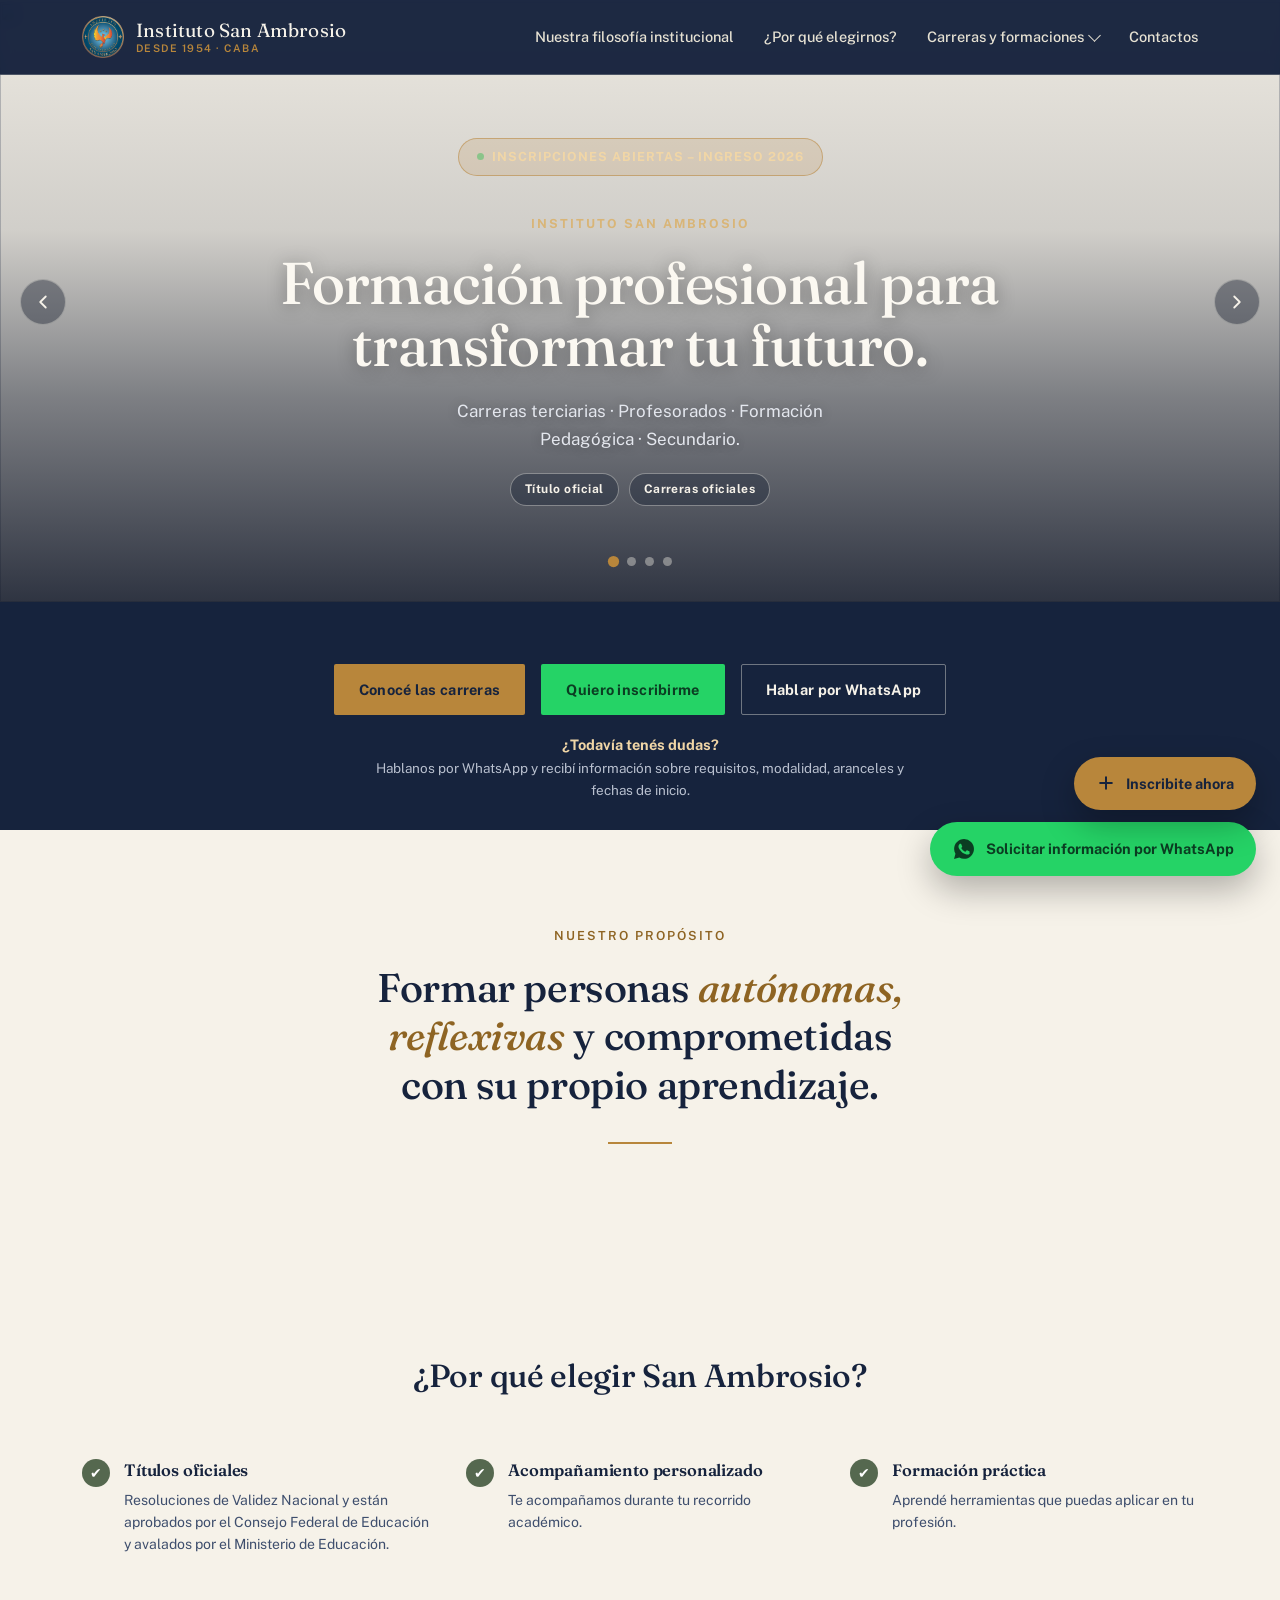
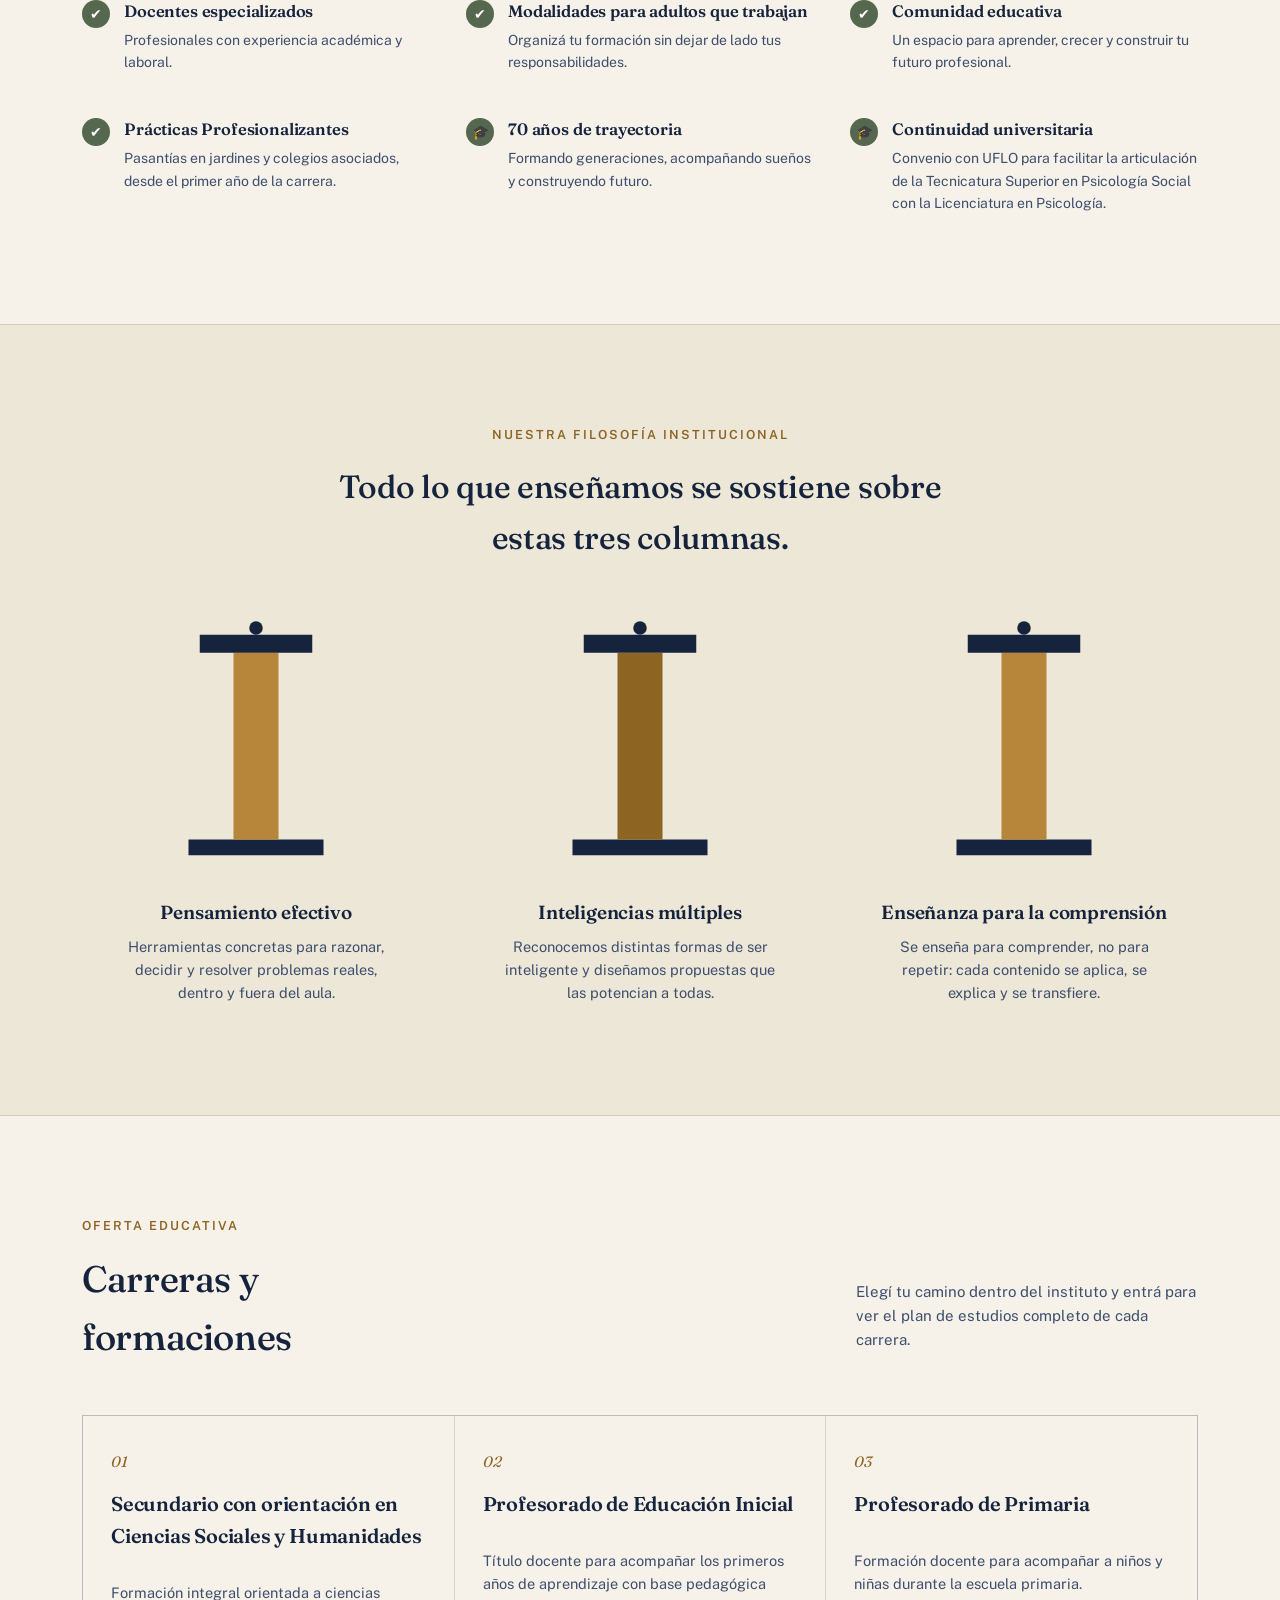
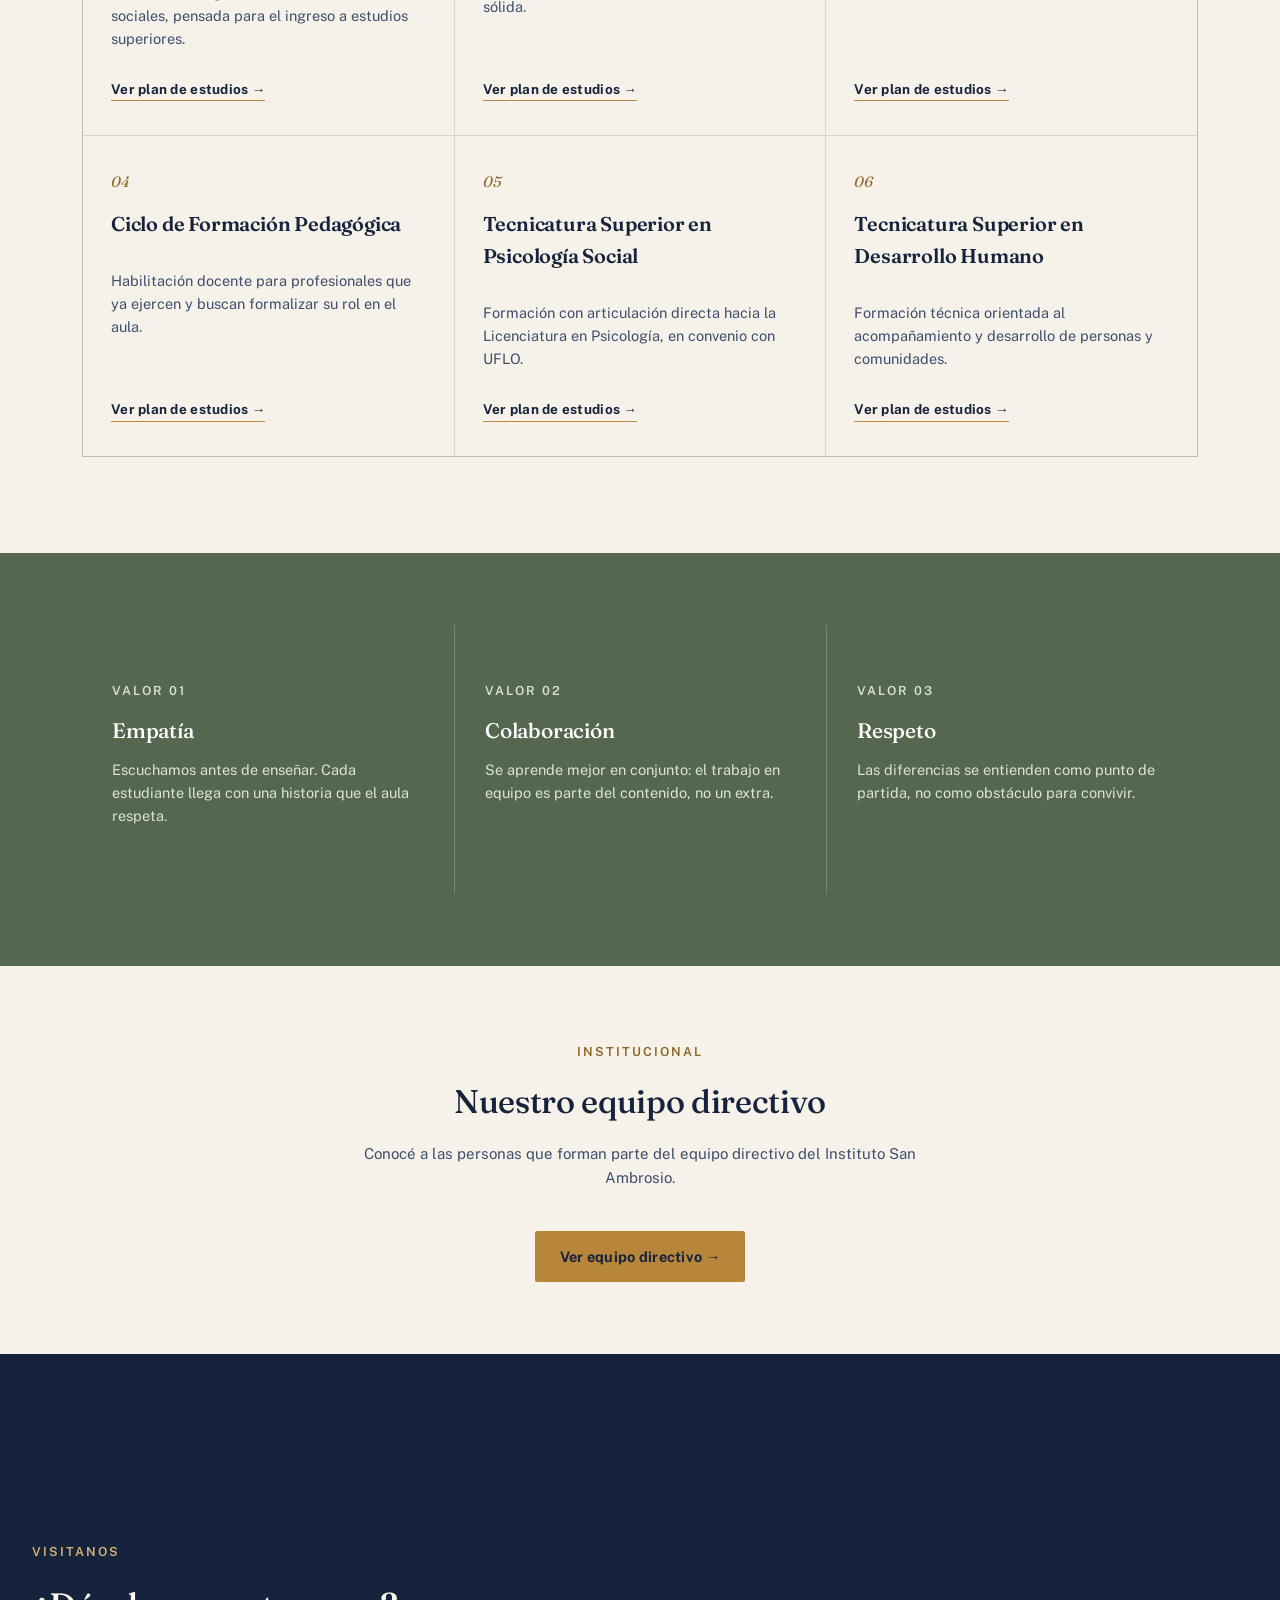
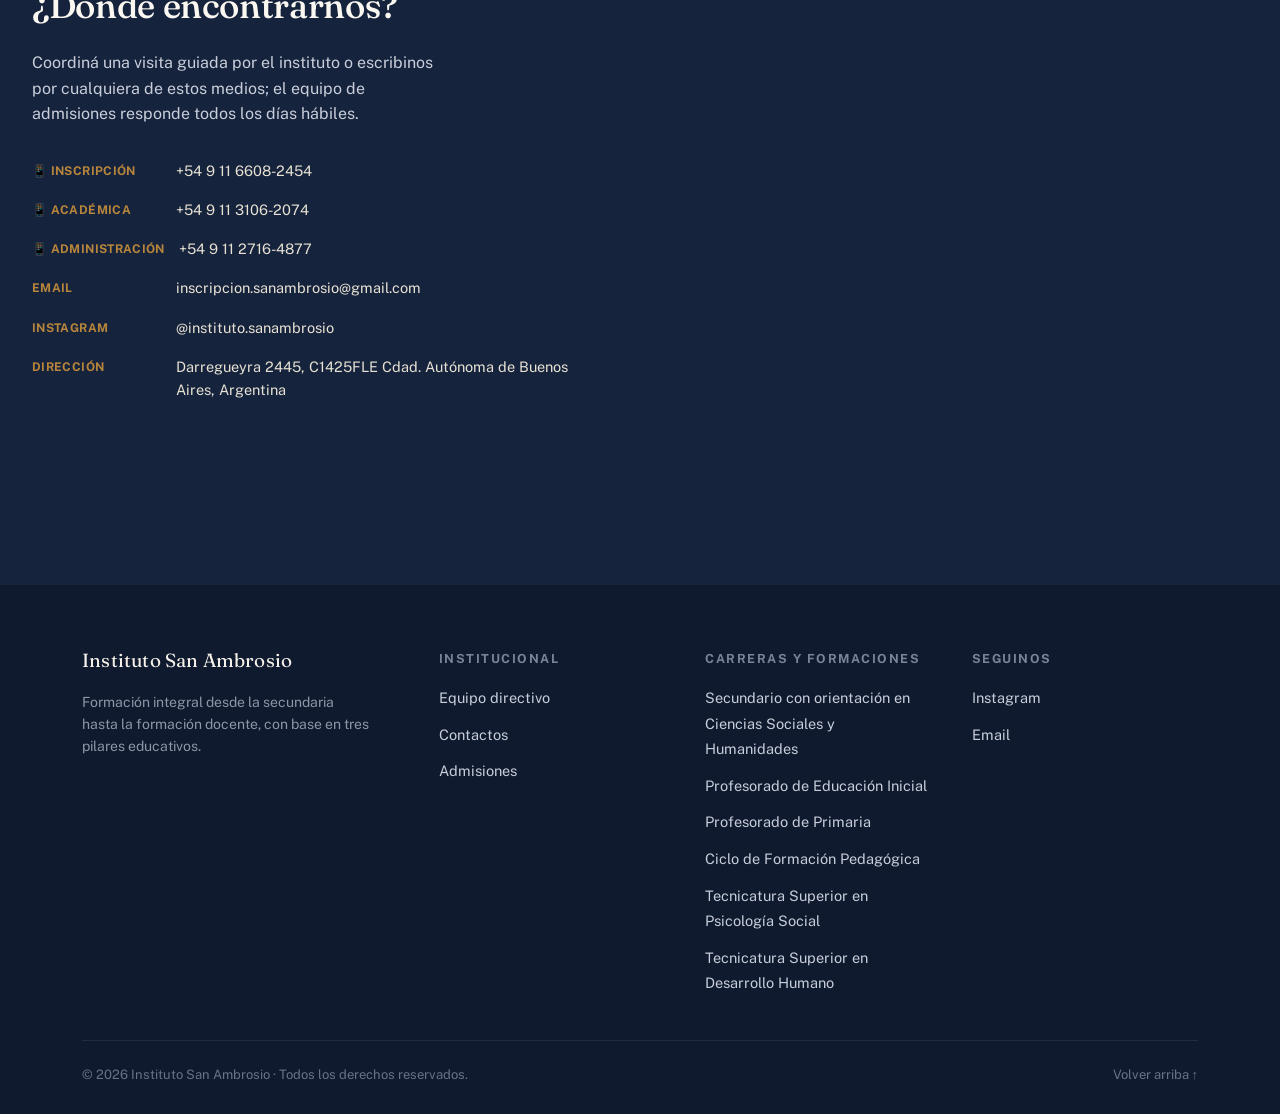
==== index.html @ 06acfa41 "Update index.html" ====
<!DOCTYPE html>
<html lang="es">
<head>
<link rel="icon" type="image/png" href="logo.png"><meta charset="UTF-8">
<meta name="viewport" content="width=device-width, initial-scale=1.0">
<title>Instituto San Ambrosio — Formación integral desde 1954</title>
<meta name="description" content="Instituto San Ambrosio: educación secundaria, profesorados y tecnicaturas basados en el pensamiento efectivo, las inteligencias múltiples y la enseñanza para la comprensión.">
<link rel="preconnect" href="https://fonts.googleapis.com">
<link rel="preconnect" href="https://fonts.gstatic.com" crossorigin>
<link href="https://fonts.googleapis.com/css2?family=Fraunces:ital,opsz,wght@0,9..144,400;0,9..144,500;0,9..144,600;1,9..144,500&family=Public+Sans:ital,wght@0,400;0,500;0,600;0,700;1,400&display=swap" rel="stylesheet">
<link rel="stylesheet" href="styles.css">
</head>
<body>
<a href="#contenido" class="skip-link">Saltar al contenido</a>

<header>
  <div class="nav-row">
    <a href="#top" class="brand" aria-label="Instituto San Ambrosio - inicio">
      <img class="brand-mark" src="logo.png" alt="Escudo Instituto San Ambrosio">
      <span class="brand-name">Instituto San Ambrosio<small>DESDE 1954 · CABA</small></span>
    </a>
    <nav class="primary" aria-label="Navegación principal">
      <a href="#pilares">Nuestra filosofía institucional</a>
      <a href="#porque-elegirnos">¿Por qué elegirnos?</a>
      <div class="nav-item">
        <a href="#niveles">Carreras y formaciones <span class="chev" aria-hidden="true"></span></a>
        <div class="nav-dropdown">
          <a href="tecnicatura-desarrollo-humano.html">Tecnicatura Superior en Desarrollo Humano <span class="arr">&rarr;</span></a>
          <a href="psicologia-social.html">Tecnicatura Superior en Psicología Social <span class="arr">&rarr;</span></a>
          <a href="tramo-pedagogico.html">Ciclo de Formación Pedagógica <span class="arr">&rarr;</span></a>
          <a href="profesorado-primario.html">Profesorado de Primaria <span class="arr">&rarr;</span></a>
          <a href="profesorado.html">Profesorado de Educación Inicial <span class="arr">&rarr;</span></a>
          <a href="secundaria.html">Secundario con orientación en Ciencias Sociales y Humanidades <span class="arr">&rarr;</span></a>
        </div>
      </div>
      <a href="#contacto">Contactos</a>
    </nav>
  </div>
</header>

<main id="contenido">

  <!-- HERO -->
  <section class="hero" id="top">
    <div class="hero-carousel" id="heroCarousel">
      <div class="hero-slide is-active">
        <img src="fachada-hero.jpg" alt="" loading="eager">
        <div class="hero-scrim"></div>
        <div class="hero-slide-copy">
          <span class="hero-pill">Inscripciones abiertas – Ingreso 2026</span>
          <span class="hero-overline">Instituto San Ambrosio</span>
          <h1>Formación profesional para transformar tu futuro.</h1>
          <p class="lede">Carreras terciarias · Profesorados · Formación Pedagógica · Secundario.</p>
          <div class="hero-badges">
            <span class="hero-badge">Título oficial</span>
            <span class="hero-badge">Carreras oficiales</span>
          </div>
        </div>
      </div>
      <div class="hero-slide">
        <img src="secundaria-hero.jpg" alt="" loading="lazy">
        <div class="hero-scrim"></div>
        <div class="hero-slide-copy">
          <p class="hero-slide-title">Educación de Calidad</p>
          <p class="lede">La importancia de aprender enseñando.</p>
        </div>
      </div>
      <div class="hero-slide">
        <img src="profesorado-hero.jpg" alt="" loading="lazy">
        <div class="hero-scrim"></div>
        <div class="hero-slide-copy">
          <p class="hero-slide-title">Formación Docente</p>
          <p class="lede">Formamos educadores para transformar realidades.</p>
        </div>
      </div>
      <div class="hero-slide">
        <img src="tecnicatura-hero.jpg" alt="" loading="lazy">
        <div class="hero-scrim"></div>
        <div class="hero-slide-copy">
          <p class="hero-slide-title">Formación Técnica</p>
          <p class="lede">Práctica desde el primer año, con salida laboral rápida.</p>
        </div>
      </div>

      <button class="hero-arrow hero-arrow-prev" id="heroPrev" aria-label="Foto anterior">
        <svg viewBox="0 0 24 24" fill="none" xmlns="http://www.w3.org/2000/svg"><path d="M15 6l-6 6 6 6" stroke="currentColor" stroke-width="2" stroke-linecap="round" stroke-linejoin="round"/></svg>
      </button>
      <button class="hero-arrow hero-arrow-next" id="heroNext" aria-label="Foto siguiente">
        <svg viewBox="0 0 24 24" fill="none" xmlns="http://www.w3.org/2000/svg"><path d="M9 6l6 6-6 6" stroke="currentColor" stroke-width="2" stroke-linecap="round" stroke-linejoin="round"/></svg>
      </button>

      <div class="hero-dots" id="heroDots">
        <button class="hero-dot is-active" data-slide="0" aria-label="Ir a la diapositiva 1"></button>
        <button class="hero-dot" data-slide="1" aria-label="Ir a la diapositiva 2"></button>
        <button class="hero-dot" data-slide="2" aria-label="Ir a la diapositiva 3"></button>
        <button class="hero-dot" data-slide="3" aria-label="Ir a la diapositiva 4"></button>
      </div>
    </div>

    <div class="hero-actions-bar">
      <div class="wrap hero-actions hero-actions-triple">
        <a href="#niveles" class="btn btn-solid">Conocé las carreras</a>
        <a href="https://forms.gle/btFGAQn3usRTrAHB6" target="_blank" rel="noopener" class="btn btn-inscribite">Quiero inscribirme</a>
        <a href="https://wa.me/5491148990577?text=Hola%2C%20quiero%20informaci%C3%B3n%20sobre%20el%20Instituto%20San%20Ambrosio" target="_blank" rel="noopener" class="btn btn-ghost">Hablar por WhatsApp</a>
      </div>
      <p class="hero-doubt">
        <strong>¿Todavía tenés dudas?</strong>
        Hablanos por WhatsApp y recibí información sobre requisitos, modalidad, aranceles y fechas de inicio.
      </p>
    </div>
  </section>

  <!-- MISSION -->
  <section class="mission">
    <div class="wrap">
      <span class="eyebrow">Nuestro propósito</span>
      <h2>Formar personas <span class="accent">autónomas, reflexivas</span> y comprometidas con su propio aprendizaje.</h2>
      <div class="mission-rule"></div>
    </div>
  </section>

  <!-- WHY CHOOSE US -->
  <section class="why-us" id="porque-elegirnos">
    <div class="wrap">
      <div class="pillars-head">
        <h2>¿Por qué elegir San Ambrosio?</h2>
      </div>
      <div class="why-grid">
        <div class="why-item">
          <span class="why-check" aria-hidden="true">✔</span>
          <div>
            <h3>Títulos oficiales</h3>
            <p>Resoluciones de Validez Nacional y están aprobados por el Consejo Federal de Educación y avalados por el Ministerio de Educación.</p>
          </div>
        </div>
        <div class="why-item">
          <span class="why-check" aria-hidden="true">✔</span>
          <div>
            <h3>Acompañamiento personalizado</h3>
            <p>Te acompañamos durante tu recorrido académico.</p>
          </div>
        </div>
        <div class="why-item">
          <span class="why-check" aria-hidden="true">✔</span>
          <div>
            <h3>Formación práctica</h3>
            <p>Aprendé herramientas que puedas aplicar en tu profesión.</p>
          </div>
        </div>
        <div class="why-item">
          <span class="why-check" aria-hidden="true">✔</span>
          <div>
            <h3>Docentes especializados</h3>
            <p>Profesionales con experiencia académica y laboral.</p>
          </div>
        </div>
        <div class="why-item">
          <span class="why-check" aria-hidden="true">✔</span>
          <div>
            <h3>Modalidades para adultos que trabajan</h3>
            <p>Organizá tu formación sin dejar de lado tus responsabilidades.</p>
          </div>
        </div>
        <div class="why-item">
          <span class="why-check" aria-hidden="true">✔</span>
          <div>
            <h3>Comunidad educativa</h3>
            <p>Un espacio para aprender, crecer y construir tu futuro profesional.</p>
          </div>
        </div>
        <div class="why-item">
          <span class="why-check" aria-hidden="true">✔</span>
          <div>
            <h3>Prácticas Profesionalizantes</h3>
            <p>Pasantías en jardines y colegios asociados, desde el primer año de la carrera.</p>
          </div>
        </div>
        <div class="why-item">
          <span class="why-check" aria-hidden="true">🎓</span>
          <div>
            <h3>70 años de trayectoria</h3>
            <p>Formando generaciones, acompañando sueños y construyendo futuro.</p>
          </div>
        </div>
        <div class="why-item">
          <span class="why-check" aria-hidden="true">🎓</span>
          <div>
            <h3>Continuidad universitaria</h3>
            <p>Convenio con UFLO para facilitar la articulación de la Tecnicatura Superior en Psicología Social con la Licenciatura en Psicología.</p>
          </div>
        </div>
      </div>
    </div>
  </section>

  <!-- PILLARS / PHILOSOPHY -->
  <section class="pillars" id="pilares">
    <div class="wrap">
      <div class="pillars-head">
        <span class="eyebrow">Nuestra filosofía institucional</span>
        <h2>Todo lo que enseñamos se sostiene sobre estas tres columnas.</h2>
      </div>
      <div class="colonnade">
        <div class="colonnade-item">
          <svg viewBox="0 0 160 220" xmlns="http://www.w3.org/2000/svg" aria-hidden="true">
            <rect x="20" y="196" width="120" height="14" fill="#16233D"/>
            <rect x="60" y="30" width="40" height="166" fill="#B8863B"/>
            <rect x="30" y="14" width="100" height="16" fill="#16233D"/>
            <circle cx="80" cy="8" r="6" fill="#16233D"/>
          </svg>
          <h3>Pensamiento efectivo</h3>
          <p>Herramientas concretas para razonar, decidir y resolver problemas reales, dentro y fuera del aula.</p>
        </div>
        <div class="colonnade-item">
          <svg viewBox="0 0 160 220" xmlns="http://www.w3.org/2000/svg" aria-hidden="true">
            <rect x="20" y="196" width="120" height="14" fill="#16233D"/>
            <rect x="60" y="30" width="40" height="166" fill="#8E6423"/>
            <rect x="30" y="14" width="100" height="16" fill="#16233D"/>
            <circle cx="80" cy="8" r="6" fill="#16233D"/>
          </svg>
          <h3>Inteligencias múltiples</h3>
          <p>Reconocemos distintas formas de ser inteligente y diseñamos propuestas que las potencian a todas.</p>
        </div>
        <div class="colonnade-item">
          <svg viewBox="0 0 160 220" xmlns="http://www.w3.org/2000/svg" aria-hidden="true">
            <rect x="20" y="196" width="120" height="14" fill="#16233D"/>
            <rect x="60" y="30" width="40" height="166" fill="#B8863B"/>
            <rect x="30" y="14" width="100" height="16" fill="#16233D"/>
            <circle cx="80" cy="8" r="6" fill="#16233D"/>
          </svg>
          <h3>Enseñanza para la comprensión</h3>
          <p>Se enseña para comprender, no para repetir: cada contenido se aplica, se explica y se transfiere.</p>
        </div>
      </div>
    </div>
  </section>

  <!-- CARRERAS Y FORMACIONES -->
  <section id="niveles">
    <div class="wrap">
      <div class="programs-head">
        <div>
          <span class="eyebrow">Oferta educativa</span>
          <h2>Carreras y formaciones</h2>
        </div>
        <p>Elegí tu camino dentro del instituto y entrá para ver el plan de estudios completo de cada carrera.</p>
      </div>
      <div class="program-grid">
        <a class="program-card" href="secundaria.html">
          <span class="program-num">01</span>
          <h3>Secundario con orientación en Ciencias Sociales y Humanidades</h3>
          <p>Formación integral orientada a ciencias sociales, pensada para el ingreso a estudios superiores.</p>
          <span class="go">Ver plan de estudios →</span>
        </a>
        <a class="program-card" href="profesorado.html">
          <span class="program-num">02</span>
          <h3>Profesorado de Educación Inicial</h3>
          <p>Título docente para acompañar los primeros años de aprendizaje con base pedagógica sólida.</p>
          <span class="go">Ver plan de estudios →</span>
        </a>
        <a class="program-card" href="profesorado-primario.html">
          <span class="program-num">03</span>
          <h3>Profesorado de Primaria</h3>
          <p>Formación docente para acompañar a niños y niñas durante la escuela primaria.</p>
          <span class="go">Ver plan de estudios →</span>
        </a>
        <a class="program-card" href="tramo-pedagogico.html">
          <span class="program-num">04</span>
          <h3>Ciclo de Formación Pedagógica</h3>
          <p>Habilitación docente para profesionales que ya ejercen y buscan formalizar su rol en el aula.</p>
          <span class="go">Ver plan de estudios →</span>
        </a>
        <a class="program-card" href="psicologia-social.html">
          <span class="program-num">05</span>
          <h3>Tecnicatura Superior en Psicología Social</h3>
          <p>Formación con articulación directa hacia la Licenciatura en Psicología, en convenio con UFLO.</p>
          <span class="go">Ver plan de estudios →</span>
        </a>
        <a class="program-card" href="tecnicatura-desarrollo-humano.html">
          <span class="program-num">06</span>
          <h3>Tecnicatura Superior en Desarrollo Humano</h3>
          <p>Formación técnica orientada al acompañamiento y desarrollo de personas y comunidades.</p>
          <span class="go">Ver plan de estudios →</span>
        </a>
      </div>
    </div>
  </section>

  <!-- VALUES -->
  <section class="values section-tight">
    <div class="wrap">
      <div class="value-item">
        <span class="eyebrow on-sage">Valor 01</span>
        <h3>Empatía</h3>
        <p>Escuchamos antes de enseñar. Cada estudiante llega con una historia que el aula respeta.</p>
      </div>
      <div class="value-item">
        <span class="eyebrow on-sage">Valor 02</span>
        <h3>Colaboración</h3>
        <p>Se aprende mejor en conjunto: el trabajo en equipo es parte del contenido, no un extra.</p>
      </div>
      <div class="value-item">
        <span class="eyebrow on-sage">Valor 03</span>
        <h3>Respeto</h3>
        <p>Las diferencias se entienden como punto de partida, no como obstáculo para convivir.</p>
      </div>
    </div>
  </section>



  <!-- EQUIPO DIRECTIVO -->
  <section class="section-tight" id="staff">
    <div class="wrap">
      <div class="team-directivo-preview">
        <span class="eyebrow">Institucional</span>
        <h2>Nuestro equipo directivo</h2>
        <p>Conocé a las personas que forman parte del equipo directivo del Instituto San Ambrosio.</p>
        <a href="equipo.html" class="btn btn-solid">Ver equipo directivo →</a>
      </div>
    </div>
  </section>

  <!-- LOCATION / CONTACT -->
  <section class="location" id="contacto">
    <div class="location-grid">
      <div class="location-copy wrap" style="padding-left:32px;">
        <span class="eyebrow on-dark">Visitanos</span>
        <h2>¿Dónde encontrarnos?</h2>
        <p>Coordiná una visita guiada por el instituto o escribinos por cualquiera de estos medios; el equipo de admisiones responde todos los días hábiles.</p>
        <div class="contact-list">
  <div><span class="label">📱 Inscripción</span> <a href="https://wa.me/5491166082454" target="_blank" rel="noopener">+54 9 11 6608-2454</a></div>
  <div><span class="label">📱 Académica</span> <a href="https://wa.me/5491131062074" target="_blank" rel="noopener">+54 9 11 3106-2074</a></div>
  <div><span class="label">📱 Administración</span> <a href="https://wa.me/5491127164877" target="_blank" rel="noopener">+54 9 11 2716-4877</a></div>
  <div><span class="label">Email</span> <a href="mailto:inscripcion.sanambrosio@gmail.com">inscripcion.sanambrosio@gmail.com</a></div>
  <div><span class="label">Instagram</span> <a href="https://www.instagram.com/instituto.sanambrosio/" target="_blank" rel="noopener">@instituto.sanambrosio</a></div>
  <div><span class="label">Dirección</span> <a href="https://www.google.com/maps/search/?api=1&query=Darregueyra+2445+CABA" target="_blank" rel="noopener">Darregueyra 2445, C1425FLE Cdad. Autónoma de Buenos Aires, Argentina</a></div>
</div>
      </div>
      <iframe class="map-frame" loading="lazy" referrerpolicy="no-referrer-when-downgrade"
        src="https://www.google.com/maps/embed?pb=!1m18!1m12!1m3!1d3284.93222793666!2d-58.42666192444194!3d-34.580581356276454!2m3!1f0!2f0!3f0!3m2!1i1024!2i768!4f13.1!3m3!1m2!1s0x95bcb584b98b606f%3A0xb34013de3fb4e925!2sInstituto%20San%20Ambrosio!5e0!3m2!1ses!2sar!4v1725484526408!5m2!1ses!2sar"
        title="Ubicación de Instituto San Ambrosio en el mapa"></iframe>
    </div>
  </section>

</main>

<footer>
  <div class="wrap">
    <div class="footer-grid">
      <div class="footer-brand">
        <span class="brand-name">Instituto San Ambrosio</span>
        <p>Formación integral desde la secundaria hasta la formación docente, con base en tres pilares educativos.</p>
      </div>
      <div>
        <h4>Institucional</h4>
        <ul>
          <li><a href="equipo.html">Equipo directivo</a></li>
          <li><a href="#contacto">Contactos</a></li>
          <li><a href="#contacto">Admisiones</a></li>
        </ul>
      </div>
      <div>
        <h4>Carreras y formaciones</h4>
        <ul>
          <li><a href="secundaria.html">Secundario con orientación en Ciencias Sociales y Humanidades</a></li>
          <li><a href="profesorado.html">Profesorado de Educación Inicial</a></li>
          <li><a href="profesorado-primario.html">Profesorado de Primaria</a></li>
          <li><a href="tramo-pedagogico.html">Ciclo de Formación Pedagógica</a></li>
          <li><a href="psicologia-social.html">Tecnicatura Superior en Psicología Social</a></li>
          <li><a href="tecnicatura-desarrollo-humano.html">Tecnicatura Superior en Desarrollo Humano</a></li>
        </ul>
      </div>
      <div>
        <h4>Seguinos</h4>
        <ul>
          <li><a href="https://www.instagram.com/instituto.sanambrosio/" target="_blank" rel="noopener">Instagram</a></li>
          <li><a href="mailto:inscripcion.sanambrosio@gmail.com">Email</a></li>
        </ul>
      </div>
    </div>
    <div class="footer-bottom">
      <span>© 2026 Instituto San Ambrosio · Todos los derechos reservados.</span>
      <a href="#top">Volver arriba ↑</a>
    </div>
  </div>
</footer>

<a class="whatsapp-float" href="https://wa.me/5491148990577?text=Hola%2C%20quiero%20informaci%C3%B3n%20sobre%20el%20Instituto%20San%20Ambrosio" target="_blank" rel="noopener" aria-label="Solicitar información por WhatsApp">
  <svg viewBox="0 0 24 24" fill="currentColor" xmlns="http://www.w3.org/2000/svg" aria-hidden="true">
    <path d="M12.04 2C6.58 2 2.13 6.45 2.13 11.91c0 1.75.46 3.46 1.32 4.96L2.05 22l5.25-1.38a9.87 9.87 0 0 0 4.74 1.21h.01c5.46 0 9.91-4.45 9.91-9.91 0-2.65-1.03-5.14-2.9-7.01A9.82 9.82 0 0 0 12.04 2zm5.8 14.16c-.24.68-1.4 1.3-1.93 1.37-.5.08-1.11.11-1.79-.11-.41-.13-.94-.3-1.62-.6-2.86-1.24-4.73-4.13-4.87-4.32-.14-.19-1.16-1.55-1.16-2.95 0-1.41.73-2.1 1-2.39.24-.27.53-.34.71-.34h.51c.16 0 .38-.02.59.46.24.55.8 1.9.87 2.04.07.14.12.31.02.5-.09.19-.14.31-.28.47-.14.16-.29.36-.42.48-.14.14-.29.29-.13.57.16.28.71 1.18 1.53 1.91 1.05.94 1.94 1.24 2.22 1.38.28.14.44.12.6-.07.16-.19.68-.79.87-1.07.19-.28.37-.23.62-.14.26.09 1.62.77 1.9.91.28.14.46.21.53.33.07.12.07.68-.17 1.36z"/>
  </svg>
  <span class="wa-label">Solicitar información por WhatsApp</span>
</a>

<a class="inscribite-float" href="https://forms.gle/btFGAQn3usRTrAHB6" target="_blank" rel="noopener" aria-label="Inscribite ahora">
  <svg viewBox="0 0 24 24" fill="none" xmlns="http://www.w3.org/2000/svg" aria-hidden="true">
    <path d="M12 5v14m-7-7h14" stroke="currentColor" stroke-width="2.4" stroke-linecap="round"/>
  </svg>
  <span class="ins-label">Inscribite ahora</span>
</a>

<script>
(function(){
  var track = document.getElementById('heroCarousel');
  if(!track) return;
  var slides = track.querySelectorAll('.hero-slide');
  var dots = track.querySelectorAll('.hero-dot');
  var prevBtn = document.getElementById('heroPrev');
  var nextBtn = document.getElementById('heroNext');
  var current = 0;
  var timer;

  function goTo(i){
    slides[current].classList.remove('is-active');
    dots[current].classList.remove('is-active');
    current = (i + slides.length) % slides.length;
    slides[current].classList.add('is-active');
    dots[current].classList.add('is-active');
  }

  function next(){ goTo(current + 1); }
  function prev(){ goTo(current - 1); }

  function startAuto(){ timer = setInterval(next, 6500); }
  function stopAuto(){ clearInterval(timer); }

  nextBtn.addEventListener('click', function(){ next(); stopAuto(); startAuto(); });
  prevBtn.addEventListener('click', function(){ prev(); stopAuto(); startAuto(); });
  dots.forEach(function(dot){
    dot.addEventListener('click', function(){
      goTo(parseInt(dot.dataset.slide, 10));
      stopAuto(); startAuto();
    });
  });

  track.addEventListener('mouseenter', stopAuto);
  track.addEventListener('mouseleave', startAuto);

  startAuto();
})();
</script>

</body>
</html>
---- styles.css ----
:root{
    --ink:#16233D;
    --ink-soft:#3E4E6D;
    --paper:#F6F2E9;
    --paper-dim:#EDE7D8;
    --bronze:#B8863B;
    --bronze-deep:#8E6423;
    --sage:#55684F;
    --sage-deep:#3F4C3B;
    --brick:#8B3A2B;
    --line: rgba(22,35,61,0.14);
    --line-light: rgba(246,242,233,0.22);
  }
  *{box-sizing:border-box;}
  html{scroll-behavior:smooth;}
  body{
    margin:0;
    background:var(--paper);
    color:var(--ink);
    font-family:'Public Sans', sans-serif;
    font-size:16px;
    line-height:1.6;
    -webkit-font-smoothing:antialiased;
  }
  h1,h2,h3,h4{
    font-family:'Fraunces', serif;
    font-weight:500;
    margin:0;
    letter-spacing:-0.01em;
  }
  a{color:inherit;text-decoration:none;}
  img{max-width:100%;display:block;}
  .wrap{max-width:1180px;margin:0 auto;padding:0 32px;}
  .eyebrow{
    font-family:'Public Sans',sans-serif;
    font-size:12.5px;
    font-weight:600;
    letter-spacing:0.16em;
    text-transform:uppercase;
    color:var(--bronze-deep);
  }
  .eyebrow.on-dark{color:#D9B577;}
  .eyebrow.on-sage{color:#D9E2CD;}

  /* ---------- Skip link / focus ---------- */
  a:focus-visible, button:focus-visible{
    outline:2px solid var(--bronze);
    outline-offset:3px;
  }
  .skip-link{
    position:absolute; left:-999px; top:auto;
    background:var(--ink); color:#fff; padding:10px 16px; z-index:200;
  }
  .skip-link:focus{ left:16px; top:16px; }

  /* ---------- Header ---------- */
  header{
    position:sticky; top:0; z-index:100;
    background:rgba(22,35,61,0.97);
    backdrop-filter:blur(6px);
    border-bottom:1px solid var(--line-light);
  }
  .nav-row{
    display:flex; align-items:center; justify-content:space-between;
    padding:16px 32px; max-width:1180px; margin:0 auto;
  }
  .brand{
    display:flex; align-items:center; gap:12px;
    color:#F6F2E9;
  }
  .brand-mark{
    width:42px;height:42px;flex:none;
    object-fit:contain;
  }
  .brand-name{
    font-family:'Fraunces', serif;
    font-size:19px;
    letter-spacing:0.01em;
    line-height:1.1;
  }
  .brand-name small{
    display:block;
    font-family:'Public Sans',sans-serif;
    font-size:10.5px;
    letter-spacing:0.14em;
    color:#B8863B;
    font-weight:600;
    margin-top:2px;
  }
  nav.primary{
    display:flex; align-items:center; gap:30px;
  }
  nav.primary a{
    color:#E7E2D3; font-size:14.5px; font-weight:500;
    position:relative; padding:6px 0;
  }
  nav.primary a::after{
    content:"";
    position:absolute; left:0; bottom:0; height:1px; width:0;
    background:var(--bronze);
    transition:width .25s ease;
  }
  nav.primary a:hover::after, nav.primary a:focus-visible::after{width:100%;}
  .nav-cta{
    background:var(--bronze);
    color:var(--ink)!important;
    padding:9px 18px;
    border-radius:2px;
    font-weight:700!important;
    font-size:13.5px!important;
    letter-spacing:0.03em;
  }
  .nav-cta::after{display:none;}
  .nav-toggle{display:none;}

  /* ---------- Hero ---------- */
  .hero{
    position:relative;
    color:var(--paper);
    padding:0;
  }
  .hero-carousel{
    position:relative;
    height:600px;
    overflow:hidden;
    margin-top:-73px;
  }
  .hero-slide{
    position:absolute; inset:0;
    opacity:0; visibility:hidden;
    transition:opacity 1s ease;
    z-index:0;
  }
  .hero-slide.is-active{
    opacity:1; visibility:visible; z-index:1;
  }
  .hero-slide img{
    position:absolute; inset:0;
    width:100%; height:100%;
    object-fit:cover;
    object-position:center 50%;
  }
  .hero-scrim{
    position:absolute; inset:0;
    background:linear-gradient(to top,
      rgba(14,21,38,0.86) 0%,
      rgba(14,21,38,0.52) 34%,
      rgba(14,21,38,0.16) 62%,
      rgba(14,21,38,0.04) 100%);
    z-index:1;
  }
  .hero-pill{
    display:inline-flex; align-items:center; gap:8px;
    background:rgba(184,134,59,0.16);
    border:1px solid rgba(184,134,59,0.55);
    color:#F1D6A6;
    font-size:12.5px; font-weight:700; letter-spacing:0.08em; text-transform:uppercase;
    padding:8px 18px; border-radius:50px;
    margin-bottom:22px;
  }
  .hero-pill::before{
    content:""; width:7px; height:7px; border-radius:50%; background:#8BC48A; flex:none;
  }
  .hero-overline{
    display:block;
    font-size:12.5px; font-weight:700; letter-spacing:0.16em; text-transform:uppercase;
    color:#D9B577;
    margin-top:16px;
  }
  .hero-badges{
    display:flex; gap:10px; justify-content:center; flex-wrap:wrap;
    margin-top:20px;
  }
  .hero-badge{
    display:inline-flex; align-items:center;
    font-size:12px; font-weight:700; letter-spacing:0.04em;
    color:#F6F2E9;
    border:1px solid rgba(246,242,233,0.4);
    padding:6px 14px; border-radius:50px;
    background:rgba(16,26,46,0.35);
  }
  .hero-slide-copy{
    position:absolute;
    left:0; right:0; bottom:96px;
    z-index:2;
    text-align:center;
    padding:0 32px;
  }
  .hero-slide-title{
    font-family:'Fraunces',serif;
    font-weight:500;
    font-size:clamp(1.6rem,3.2vw,2.4rem);
    color:#FBF8F1;
    text-shadow:0 2px 18px rgba(0,0,0,0.35);
  }
  .hero-slide-copy h1{max-width:26ch; margin-left:auto; margin-right:auto;}
  .hero-slide-copy .lede{
    margin-top:14px; margin-left:auto; margin-right:auto;
    text-shadow:0 1px 12px rgba(0,0,0,0.3);
  }
  .hero-arrow{
    position:absolute; top:50%; transform:translateY(-50%);
    z-index:3;
    width:46px; height:46px; border-radius:50%;
    background:rgba(16,23,40,0.4);
    border:1px solid rgba(246,242,233,0.35);
    color:#F6F2E9;
    display:flex; align-items:center; justify-content:center;
    transition:background .18s ease, border-color .18s ease;
  }
  .hero-arrow:hover{background:rgba(16,23,40,0.7); border-color:var(--bronze);}
  .hero-arrow svg{width:22px; height:22px;}
  .hero-arrow-prev{left:20px;}
  .hero-arrow-next{right:20px;}
  .hero-dots{
    position:absolute; left:0; right:0; bottom:36px;
    z-index:3;
    display:flex; align-items:center; justify-content:center; gap:9px;
  }
  .hero-dot{
    width:9px; height:9px; border-radius:50%;
    background:rgba(246,242,233,0.4);
    border:none; padding:0;
    transition:background .2s ease, transform .2s ease;
  }
  .hero-dot.is-active{background:var(--bronze); transform:scale(1.25);}
  .hero-actions-bar{
    background:var(--ink);
    padding:28px 0;
  }
  .hero-actions-bar .hero-actions{
    display:flex; gap:16px; flex-wrap:wrap; justify-content:center;
  }
  .hero-actions-triple{max-width:900px; margin:0 auto;}
  .btn-inscribite{
    background:#25D366; color:#0B3D22;
  }
  .btn-inscribite:hover{background:#2FE178; transform:translateY(-1px);}
  .hero-doubt{
    text-align:center;
    max-width:560px; margin:18px auto 0;
    font-size:13.5px; color:#B9C0CF;
  }
  .hero-doubt strong{color:#F1D6A6; display:block; font-size:14.5px; margin-bottom:2px;}
  @media (max-width:880px){
    .hero-carousel{height:520px;}
    .hero-slide-copy{bottom:76px;}
    .hero-arrow{width:38px; height:38px;}
    .hero-arrow svg{width:18px; height:18px;}
  }
  .hero h1{
    font-size:clamp(2.4rem, 4.6vw, 3.7rem);
    line-height:1.06;
    margin-top:18px;
    color:#FBF8F1;
    text-shadow:0 2px 18px rgba(0,0,0,0.35);
    max-width:20ch;
  }
  .hero h1 em{
    font-style:italic;
    color:var(--bronze);
  }
  .hero p.lede{
    max-width:46ch;
    margin-top:22px;
    color:#E4E7EE;
    font-size:17px;
    text-shadow:0 1px 12px rgba(0,0,0,0.3);
  }
  .hero-actions{
    display:flex; gap:16px; margin-top:34px; flex-wrap:wrap;
  }
  .btn{
    display:inline-flex; align-items:center; gap:8px;
    padding:13px 24px;
    font-size:14.5px; font-weight:700;
    border-radius:2px;
    letter-spacing:0.02em;
    border:1px solid transparent;
    transition:transform .18s ease, background .18s ease, color .18s ease;
  }
  .btn-solid{background:var(--bronze); color:var(--ink);}
  .btn-solid:hover{background:#CC9743; transform:translateY(-1px);}
  .btn-ghost{border-color:rgba(246,242,233,0.4); color:var(--paper);}
  .btn-ghost:hover{border-color:var(--bronze); color:var(--bronze); transform:translateY(-1px);}

  /* ---------- Banner ribbon ---------- */
  .ribbon{
    background:var(--bronze);
    color:var(--ink);
  }
  .ribbon .wrap{
    display:flex; align-items:center; gap:18px; flex-wrap:wrap;
    padding:15px 32px;
  }
  .ribbon strong{font-weight:700;}
  .ribbon-tag{
    background:var(--ink); color:var(--bronze);
    font-size:11px; font-weight:700; letter-spacing:0.1em;
    padding:4px 10px; border-radius:2px; text-transform:uppercase;
    flex:none;
  }
  .ribbon a{
    margin-left:auto; font-weight:700; font-size:14px;
    border-bottom:1px solid var(--ink); flex:none;
  }

  section{padding:96px 0;}
  .section-tight{padding:72px 0;}

  /* ---------- Mission ---------- */
  .mission{
    text-align:center;
  }
  .mission .eyebrow{display:block; margin-bottom:18px;}
  .mission h2{
    font-size:clamp(1.7rem, 3.4vw, 2.5rem);
    max-width:22ch;
    margin:0 auto;
    line-height:1.22;
    font-weight:500;
  }
  .mission h2 .accent{color:var(--bronze-deep); font-style:italic;}
  .mission-rule{
    width:64px; height:2px; background:var(--bronze);
    margin:32px auto 0;
  }

  /* ---------- Pillars (signature colonnade) ---------- */
  .pillars{
    background:var(--paper-dim);
    border-top:1px solid var(--line);
    border-bottom:1px solid var(--line);
  }
  .pillars-head{
    text-align:center; max-width:640px; margin:0 auto 56px;
  }
  .pillars-head h2{font-size:clamp(1.5rem,2.8vw,2rem); margin-top:14px;}

  /* ---------- Why choose us ---------- */
  .why-us{background:var(--paper);}
  .why-grid{
    display:grid; grid-template-columns:repeat(3,1fr); gap:28px 36px;
  }
  .why-item{
    display:flex; gap:14px; align-items:flex-start;
  }
  .why-check{
    flex:none; width:28px; height:28px; border-radius:50%;
    background:var(--sage); color:#fff;
    display:flex; align-items:center; justify-content:center;
    font-size:14px; margin-top:2px;
  }
  .why-item h3{font-size:16.5px; font-weight:600;}
  .why-item p{font-size:14px; color:var(--ink-soft); margin-top:5px;}
  @media (max-width:880px){
    .why-grid{grid-template-columns:1fr; gap:22px;}
  }
  .colonnade{
    display:grid; grid-template-columns:repeat(3, 1fr); gap:36px; align-items:end;
  }
  .colonnade-item{text-align:center;}
  .colonnade-item svg{width:100%; height:auto; max-width:180px; margin:0 auto;}
  .colonnade-item h3{
    font-size:19px; margin-top:22px; font-weight:600;
  }
  .colonnade-item p{
    font-size:14.5px; color:var(--ink-soft); margin-top:8px; max-width:30ch; margin-left:auto; margin-right:auto;
  }

  /* ---------- Programs ---------- */
  .programs-head{
    display:flex; justify-content:space-between; align-items:flex-end; gap:24px; flex-wrap:wrap;
    margin-bottom:48px;
  }
  .programs-head h2{font-size:clamp(1.7rem,3vw,2.3rem); margin-top:12px; max-width:16ch;}
  .programs-head p{max-width:38ch; color:var(--ink-soft); font-size:15px;}
  .program-grid{
    display:grid; grid-template-columns:repeat(3,1fr); gap:1px;
    background:var(--line);
    border:1px solid var(--line);
  }
  .program-grid-2{grid-template-columns:repeat(2,1fr);}
  .program-card{
    background:var(--paper);
    padding:34px 28px;
    display:flex; flex-direction:column; gap:14px;
    min-height:230px;
    transition:background .2s ease;
  }
  .program-card:hover{background:var(--paper-dim);}
  .program-num{
    font-family:'Fraunces',serif; font-style:italic; font-size:15px; color:var(--bronze-deep);
  }
  .program-card h3{font-size:20px; font-weight:600;}
  .program-card p{font-size:14.5px; color:var(--ink-soft); flex:1;}
  .program-card .go{
    font-size:13.5px; font-weight:700; letter-spacing:0.02em;
    display:inline-flex; align-items:center; gap:6px;
    color:var(--ink);
    border-bottom:1px solid var(--bronze);
    width:fit-content;
  }

  /* ---------- Values ribbon ---------- */
  .values{
    background:var(--sage);
    color:#F3F5EE;
  }
  .values .wrap{
    display:grid; grid-template-columns:repeat(3,1fr);
  }
  .value-item{
    padding:52px 30px;
    border-left:1px solid rgba(243,245,238,0.22);
  }
  .value-item:first-child{border-left:none;}
  .value-item h3{
    font-size:21px; margin-top:12px; color:#fff;
  }
  .value-item p{font-size:14.5px; color:#DCE4D2; margin-top:10px;}

  /* ---------- Sport ---------- */
  .sport{
    display:grid; grid-template-columns:1fr 1fr; gap:56px; align-items:center;
  }
  .sport-copy p{color:var(--ink-soft); margin-top:18px; font-size:15.5px;}
  .sport-copy h2{font-size:clamp(1.6rem,2.8vw,2.2rem); margin-top:14px;}
  .sport-art{
    position:relative;
    aspect-ratio:4/3.1;
    background:var(--ink);
    overflow:hidden;
  }
  .sport-art svg{position:absolute; inset:0; width:100%; height:100%;}

  /* ---------- Location / contact ---------- */
  .location{
    background:var(--ink); color:var(--paper);
  }
  .location-grid{
    display:grid; grid-template-columns:1fr 1fr; gap:0;
  }
  .location-copy{padding:88px 56px 88px 0;}
  .location-copy h2{font-size:clamp(1.6rem,2.8vw,2.2rem); margin-top:14px; color:#FBF8F1;}
  .location-copy p{color:#C9CEDA; margin-top:16px; max-width:42ch;}
  .contact-list{margin-top:32px; display:flex; flex-direction:column; gap:16px;}
  .contact-list div{
    display:flex; gap:14px; align-items:flex-start; font-size:14.5px; color:#E7E2D3;
  }
  .contact-list span.label{
    font-weight:700; color:var(--bronze); min-width:130px; letter-spacing:0.03em; font-size:12px; text-transform:uppercase; margin-top:3px; flex:none;
  }
  .map-frame{
    border:none; width:100%; height:100%; min-height:420px; filter:grayscale(0.3) contrast(1.05);
  }

  /* ---------- Footer ---------- */
  footer{
    background:#101A2E; color:#B7BFCF; padding:64px 0 28px;
  }
  .footer-grid{
    display:grid; grid-template-columns:1.4fr 1fr 1fr 1fr; gap:40px;
    padding-bottom:44px; border-bottom:1px solid rgba(255,255,255,0.08);
  }
  .footer-brand .brand-name{color:#F6F2E9;}
  .footer-brand p{margin-top:16px; font-size:14px; max-width:32ch; color:#8D96A8;}
  footer h4{
    font-family:'Public Sans',sans-serif; font-size:12.5px; letter-spacing:0.12em;
    text-transform:uppercase; color:#7A8398; font-weight:700; margin-bottom:16px;
  }
  footer ul{list-style:none; margin:0; padding:0; display:flex; flex-direction:column; gap:11px;}
  footer ul a{font-size:14.5px; color:#C7CDDA;}
  footer ul a:hover{color:var(--bronze);}
  .footer-bottom{
    display:flex; justify-content:space-between; align-items:center; padding-top:24px;
    font-size:13px; color:#69728A; flex-wrap:wrap; gap:12px;
  }
  .footer-bottom a{color:#69728A;}
  .footer-bottom a:hover{color:var(--bronze);}

  @media (max-width: 880px){
    nav.primary{display:none;}
    .colonnade{grid-template-columns:1fr; gap:48px;}
    .program-grid, .program-grid-2{grid-template-columns:1fr;}
    .values .wrap{grid-template-columns:1fr;}
    .value-item{border-left:none; border-top:1px solid rgba(243,245,238,0.22); padding:36px 0;}
    .value-item:first-child{border-top:none;}
    .sport{grid-template-columns:1fr;}
    .location-grid{grid-template-columns:1fr;}
    .location-copy{padding:64px 32px 40px;}
    .footer-grid{grid-template-columns:1fr 1fr; row-gap:32px;}
  }
  /* ---------- Level tiles (hover) ---------- */
  .level-tiles{
    display:grid; grid-template-columns:repeat(3,1fr);
    gap:2px; background:var(--ink);
  }
  .level-tile{
    position:relative; display:block; aspect-ratio:3/4; overflow:hidden;
  }
  .level-tile .scene{
    position:absolute; inset:0; width:100%; height:100%;
    object-fit:cover;
    transition:transform .6s cubic-bezier(.2,.7,.2,1);
  }
  .level-tile:hover .scene, .level-tile:focus-visible .scene{transform:scale(1.07);}
  .level-tile .tint{
    position:absolute; inset:0;
    background:linear-gradient(to top, rgba(22,35,61,0.9), rgba(22,35,61,0.18) 55%);
    transition:background .4s ease;
  }
  .level-tile[data-accent="bronze"]:hover .tint{
    background:linear-gradient(to top, rgba(184,134,59,0.92), rgba(22,35,61,0.3) 60%);
  }
  .level-tile[data-accent="sage"]:hover .tint{
    background:linear-gradient(to top, rgba(85,104,79,0.92), rgba(22,35,61,0.3) 60%);
  }
  .level-tile[data-accent="brick"]:hover .tint{
    background:linear-gradient(to top, rgba(139,58,43,0.92), rgba(22,35,61,0.3) 60%);
  }
  .tile-eyebrow{
    position:absolute; top:26px; left:28px;
    font-size:11px; font-weight:700; letter-spacing:0.14em; text-transform:uppercase;
    color:rgba(255,255,255,0.78);
  }
  .tile-label{
    position:absolute; left:28px; right:24px; bottom:28px;
    display:flex; align-items:center; justify-content:space-between; gap:10px;
  }
  .tile-label h3{color:#fff; font-size:22px; font-weight:600;}
  .tile-arrow{
    width:34px; height:34px; flex:none; border-radius:50%;
    border:1px solid rgba(255,255,255,0.55);
    display:flex; align-items:center; justify-content:center;
    color:#fff; opacity:0; transform:translateX(-8px);
    transition:opacity .3s ease, transform .3s ease;
  }
  .level-tile:hover .tile-arrow, .level-tile:focus-visible .tile-arrow{
    opacity:1; transform:translateX(0);
  }
  @media (max-width:880px){
    .level-tiles{grid-template-columns:1fr;}
    .level-tile{aspect-ratio:16/10;}
  }

  /* ---------- Subpages (nivel detail) ---------- */
  .sub-hero{
    position:relative; background:var(--ink); color:#fff;
    padding:140px 0 84px; overflow:hidden;
  }
  .sub-hero .scene-bg{
    position:absolute; inset:0; width:100%; height:100%; opacity:0.55;
  }
  .sub-hero .scene-bg svg{width:100%; height:100%;}
  .sub-hero .wrap{position:relative;}
  .sub-hero .eyebrow{color:#D9B577; display:block; margin-bottom:14px;}
  .sub-hero h1{font-size:clamp(2.1rem,4vw,3.1rem); max-width:18ch; color:#FBF8F1;}
  .sub-hero p.lede{margin-top:18px; max-width:52ch; color:#D6DAE4; font-size:16.5px;}

  /* ---------- Poster-style sub-hero (real cover image) ---------- */
  .sub-hero-poster{padding-bottom:88px;}
  .poster-layout{
    display:grid; grid-template-columns:0.85fr 1.15fr; gap:56px; align-items:center;
  }
  .poster-frame{
    border-radius:6px; overflow:hidden;
    box-shadow:0 30px 70px rgba(0,0,0,0.4);
    border:1px solid rgba(184,134,59,0.35);
  }
  .poster-frame img{width:100%; height:auto; display:block;}
  @media (max-width:880px){
    .poster-layout{grid-template-columns:1fr; gap:36px;}
    .poster-frame{max-width:360px; margin:0 auto;}
  }
  .sub-breadcrumb{
    display:flex; gap:8px; align-items:center; font-size:13px; color:#9FA9BE; margin-bottom:22px;
  }
  .sub-breadcrumb a{color:#C9CEDA;}
  .sub-breadcrumb a:hover{color:var(--bronze);}

  .sub-block{padding:80px 0; text-align:center;}
  .sub-block h2{
    font-size:clamp(1.5rem,2.8vw,2.1rem); max-width:26ch; margin:0 auto; line-height:1.28;
  }
  .sub-block p{max-width:58ch; margin:20px auto 0; color:var(--ink-soft); font-size:15.5px;}
  .sub-block.on-tint{background:var(--paper-dim);}

  .sub-band{
    background:var(--ink); color:#fff; padding:84px 0; text-align:center;
  }
  .sub-band h2{color:#FBF8F1; font-size:clamp(1.5rem,2.8vw,2.1rem); max-width:28ch; margin:0 auto;}
  .sub-band p{max-width:58ch; margin:18px auto 0; color:#C9CEDA; font-size:15.5px;}

  .sub-facts{
    display:grid; grid-template-columns:repeat(3,1fr); gap:1px;
    background:var(--line); border:1px solid var(--line); margin-top:56px;
  }
  .sub-fact{background:var(--paper); padding:30px 26px; text-align:left;}
  .sub-fact .eyebrow{display:block; margin-bottom:10px;}
  .sub-fact h4{font-family:'Fraunces',serif; font-size:19px; font-weight:600;}
  .sub-fact p{font-size:14.5px; color:var(--ink-soft); margin-top:8px; max-width:none;}
  @media (max-width:880px){
    .sub-facts{grid-template-columns:1fr;}
  }

  /* ---------- Requisitos / detalle de carrera ---------- */
  .requisitos-box{
    margin-top:32px; background:var(--paper-dim); border:1px solid var(--line);
    border-radius:4px; padding:28px 32px;
  }
  .requisitos-box h3{font-family:'Fraunces',serif; font-size:18px; font-weight:600; margin-bottom:16px;}
  .requisitos-box ul{list-style:none; padding:0; margin:0; display:flex; flex-direction:column; gap:11px;}
  .requisitos-box li{position:relative; padding-left:26px; font-size:14.5px; color:var(--ink-soft); line-height:1.5;}
  .requisitos-box li::before{content:"✓"; position:absolute; left:0; top:0; color:var(--bronze-deep); font-weight:700;}

  .info-detail{margin-top:40px;}
  .info-detail h3{
    font-family:'Fraunces',serif; font-size:19px; font-weight:600; margin-top:28px; margin-bottom:10px;
  }
  .info-detail h3:first-child{margin-top:0;}
  .info-detail p{font-size:14.5px; color:var(--ink-soft); line-height:1.65;}
  .info-detail ul{list-style:none; padding:0; margin:10px 0 0; display:flex; flex-direction:column; gap:9px;}
  .info-detail ul li{position:relative; padding-left:22px; font-size:14.5px; color:var(--ink-soft); line-height:1.55;}
  .info-detail ul li::before{content:"•"; position:absolute; left:2px; top:0; color:var(--bronze-deep); font-weight:700;}

  .sub-cta{
    padding:80px 0; text-align:center;
  }
  .sub-cta h2{font-size:clamp(1.5rem,2.6vw,2rem);}
  .sub-cta .hero-actions{justify-content:center; margin-top:24px;}

  /* ---------- Nav dropdown ---------- */
 /* ---------- Nav dropdown ---------- */
.nav-item{
    position:relative;
    padding-bottom:12px;
    margin-bottom:-12px;
}

.nav-item > a{
    display:inline-flex;
    align-items:center;
    gap:6px;
}

.nav-item .chev{
    width:9px;
    height:9px;
    border-right:1.5px solid currentColor;
    border-bottom:1.5px solid currentColor;
    transform:rotate(45deg);
    margin-top:-3px;
    transition:transform .2s ease;
}

.nav-item:hover .chev,
.nav-item:focus-within .chev{
    transform:rotate(225deg);
    margin-top:3px;
}

.nav-dropdown{
    position:absolute;
    top:100%;
    left:0;
    min-width:340px;
    background:#101A2E;
    border:1px solid rgba(255,255,255,.12);
    border-radius:6px;
    padding:8px 0;
    box-shadow:0 18px 40px rgba(0,0,0,.35);
    z-index:9999;

    opacity:0;
    visibility:hidden;
    pointer-events:none;
    transform:translateY(8px);
    transition:all .25s ease;
}

.nav-item:hover .nav-dropdown,
.nav-item:focus-within .nav-dropdown{
    opacity:1;
    visibility:visible;
    pointer-events:auto;
    transform:translateY(0);
}

.nav-dropdown a{
    display:flex;
    align-items:center;
    justify-content:space-between;
    gap:10px;
    padding:12px 18px;
    color:#fff;
    font-size:14px;
    line-height:1.4;
    border-radius:0;
}

.nav-dropdown a::after{
    display:none;
}

.nav-dropdown a:hover,
.nav-dropdown a:focus-visible{
    background:rgba(255,255,255,.08);
    color:#F1D6A6;
}

.nav-dropdown .arr{
    opacity:0;
    transform:translateX(-4px);
    transition:all .18s ease;
}

.nav-dropdown a:hover .arr{
    opacity:1;
    transform:translateX(0);
}

  /* ---------- Propuesta académica + descarga ---------- */
  .proposal-section{
    background:var(--paper-dim); border-top:1px solid var(--line); border-bottom:1px solid var(--line);
    padding:76px 0;
  }
  .proposal{
    display:grid; grid-template-columns:1.3fr 0.9fr; gap:52px; align-items:center;
  }
  .proposal-copy h2{font-size:clamp(1.5rem,2.6vw,2.05rem); margin-top:12px;}
  .proposal-copy p{margin-top:16px; color:var(--ink-soft); font-size:15.5px; max-width:52ch;}
  .proposal-download{
    background:var(--ink); color:#fff; padding:36px 32px; border-radius:3px;
  }
  .proposal-download .eyebrow{color:#D9B577;}
  .proposal-download h3{color:#fff; font-size:19px; margin-top:10px;}
  .proposal-download p{color:#C9CEDA; font-size:14px; margin-top:8px;}
  .download-btn{
    margin-top:22px; width:100%; justify-content:center;
    display:inline-flex; align-items:center; gap:10px;
    background:var(--bronze); color:var(--ink); font-weight:700; font-size:14.5px;
    padding:13px 20px; border-radius:2px; transition:background .18s ease, transform .18s ease;
  }
  .download-btn:hover{background:#CC9743; transform:translateY(-1px);}
  .download-btn svg{width:16px; height:16px; flex:none;}
  @media (max-width:880px){
    .proposal{grid-template-columns:1fr;}
  }

  /* ---------- Colaboradores / team ---------- */
  .team-head{text-align:center; max-width:640px; margin:0 auto 48px;}
  .team-head h2{font-size:clamp(1.5rem,2.6vw,2.05rem); margin-top:12px;}

  /* ---------- Equipo directivo (homepage teaser + dedicated page) ---------- */
  .team-directivo-preview{
    text-align:center; max-width:560px; margin:0 auto;
  }
  .team-directivo-preview h2{font-size:clamp(1.5rem,2.6vw,2.05rem); margin-top:12px;}
  .team-directivo-preview p{margin-top:14px; color:var(--ink-soft); font-size:15px;}
  .team-directivo-preview .btn{margin-top:26px;}

  .directivo-page .sub-breadcrumb{
    color:var(--ink-soft); margin-bottom:32px;
  }
  .directivo-page .sub-breadcrumb a{color:var(--ink); border-bottom:1px solid var(--line);}
  .directivo-head{text-align:center; max-width:640px; margin:0 auto 48px;}
  .directivo-head h1{font-size:clamp(1.8rem,3.2vw,2.4rem); margin-top:12px;}
  .directivo-head p{margin-top:14px; color:var(--ink-soft); font-size:15px;}
  .directivo-grid{
    display:grid; grid-template-columns:repeat(4,1fr); gap:22px;
  }
  .directivo-card{
    background:var(--paper); border:1px solid var(--line); border-radius:3px;
    padding:28px 20px; text-align:center;
    transition:transform .2s ease, box-shadow .2s ease;
  }
  .directivo-card:hover{transform:translateY(-3px); box-shadow:0 14px 30px rgba(22,35,61,0.1);}
  .directivo-photo{
    width:84px; height:84px; margin:0 auto 16px;
    border-radius:50%; overflow:hidden; position:relative;
    background:var(--ink);
    display:flex; align-items:center; justify-content:center;
    color:#fff; font-family:'Fraunces',serif; font-size:22px; font-weight:600;
  }
  .directivo-photo .initials{position:relative; z-index:1;}
  .directivo-photo img{
    position:absolute; inset:0; z-index:2;
    width:100%; height:100%; object-fit:cover;
  }
  .directivo-card h2{font-size:16.5px; font-weight:600;}
  .directivo-card .role{
    font-size:12.5px; color:var(--ink-soft); margin-top:4px;
    text-transform:uppercase; letter-spacing:0.05em;
  }
  @media (max-width:880px){
    .directivo-grid{grid-template-columns:repeat(2,1fr);}
  }
  .team-grid{
    display:grid; grid-template-columns:repeat(4,1fr); gap:22px;
  }
  .team-card:nth-child(4n+1) .team-photo{background:var(--ink);}
  .team-card:nth-child(4n+2) .team-photo{background:var(--bronze);}
  .team-card:nth-child(4n+3) .team-photo{background:var(--sage);}
  .team-card:nth-child(4n+4) .team-photo{background:var(--brick);}
  .team-card{
    background:var(--paper); border:1px solid var(--line); border-radius:3px; overflow:hidden;
    transition:transform .2s ease, box-shadow .2s ease;
  }
  .team-card:hover{transform:translateY(-3px); box-shadow:0 14px 30px rgba(22,35,61,0.1);}
  .team-photo{
    aspect-ratio:1/1; display:flex; align-items:center; justify-content:center;
    color:#fff; font-family:'Fraunces',serif; font-size:26px; font-weight:600;
    position:relative; overflow:hidden;
  }
  .team-photo .initials{position:relative; z-index:1;}
  .team-photo img{
    position:absolute; inset:0; z-index:2;
    width:100%; height:100%; object-fit:cover;
  }
  .team-body{padding:18px 18px 22px;}
  .team-body h4{font-size:16.5px; font-weight:600;}
  .team-body .role{
    font-size:12.5px; color:var(--ink-soft); margin-top:3px; text-transform:uppercase; letter-spacing:0.06em;
  }
  .team-body .more{
    display:inline-flex; align-items:center; gap:6px; margin-top:14px;
    font-size:13px; font-weight:700; color:var(--bronze-deep);
  }
  .team-note{
    text-align:center; margin-top:36px; font-size:13.5px; color:var(--ink-soft);
  }
  @media (max-width:880px){
    .team-grid{grid-template-columns:repeat(2,1fr);}
  }
  @media (max-width:520px){
    .team-grid{grid-template-columns:1fr 1fr; gap:14px;}
  }

  @media (prefers-reduced-motion: reduce){
    html{scroll-behavior:auto;}
    *{transition:none!important;}
  }

  /* ---------- Floating WhatsApp button ---------- */
  .whatsapp-float{
    position:fixed;
    right:24px; bottom:24px;
    z-index:150;
    display:inline-flex; align-items:center; gap:10px;
    background:#25D366;
    color:#0B3D22;
    font-family:'Public Sans',sans-serif;
    font-weight:700;
    font-size:14.5px;
    padding:15px 22px;
    border-radius:50px;
    box-shadow:0 14px 34px rgba(0,0,0,0.28);
    transition:transform .18s ease, box-shadow .18s ease;
  }
  .whatsapp-float:hover{
    transform:translateY(-2px);
    box-shadow:0 18px 40px rgba(0,0,0,0.32);
  }
  .whatsapp-float svg{width:24px; height:24px; flex:none;}
  @media (max-width:600px){
    .whatsapp-float{
      right:14px; bottom:14px;
      padding:13px 16px;
      font-size:0;
    }
    .whatsapp-float svg{width:26px; height:26px;}
    .whatsapp-float .wa-label{display:none;}
  }

  /* ---------- Floating Inscribite ahora button ---------- */
  .inscribite-float{
    position:fixed;
    right:24px; bottom:90px;
    z-index:150;
    display:inline-flex; align-items:center; gap:10px;
    background:var(--bronze);
    color:var(--ink);
    font-family:'Public Sans',sans-serif;
    font-weight:700;
    font-size:14.5px;
    padding:15px 22px;
    border-radius:50px;
    box-shadow:0 14px 34px rgba(0,0,0,0.28);
    transition:transform .18s ease, box-shadow .18s ease, background .18s ease;
  }
  .inscribite-float:hover{
    background:#CC9743;
    transform:translateY(-2px);
    box-shadow:0 18px 40px rgba(0,0,0,0.32);
  }
  .inscribite-float svg{width:20px; height:20px; flex:none;}
  @media (max-width:600px){
    .inscribite-float{
      right:14px; bottom:78px;
      padding:13px 16px;
      font-size:0;
    }
    .inscribite-float svg{width:22px; height:22px;}
    .inscribite-float .ins-label{display:none;}
  }
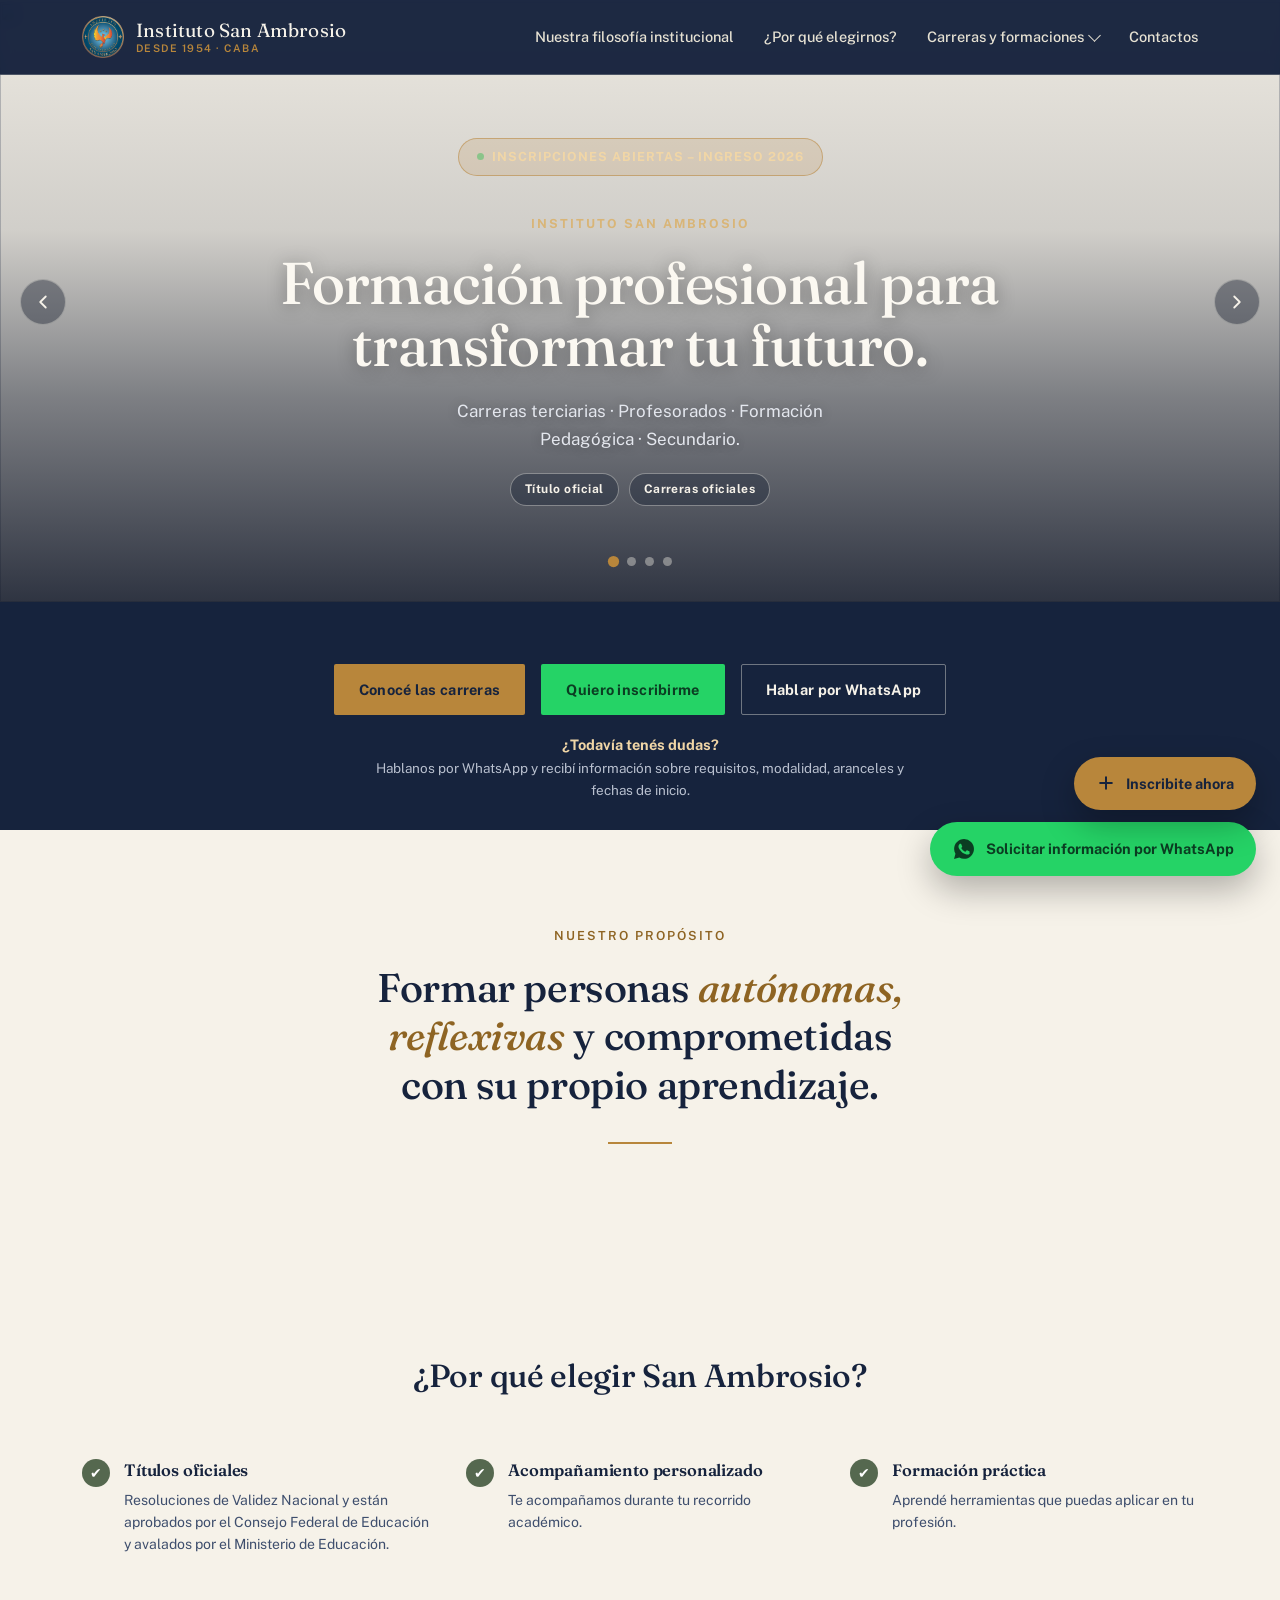
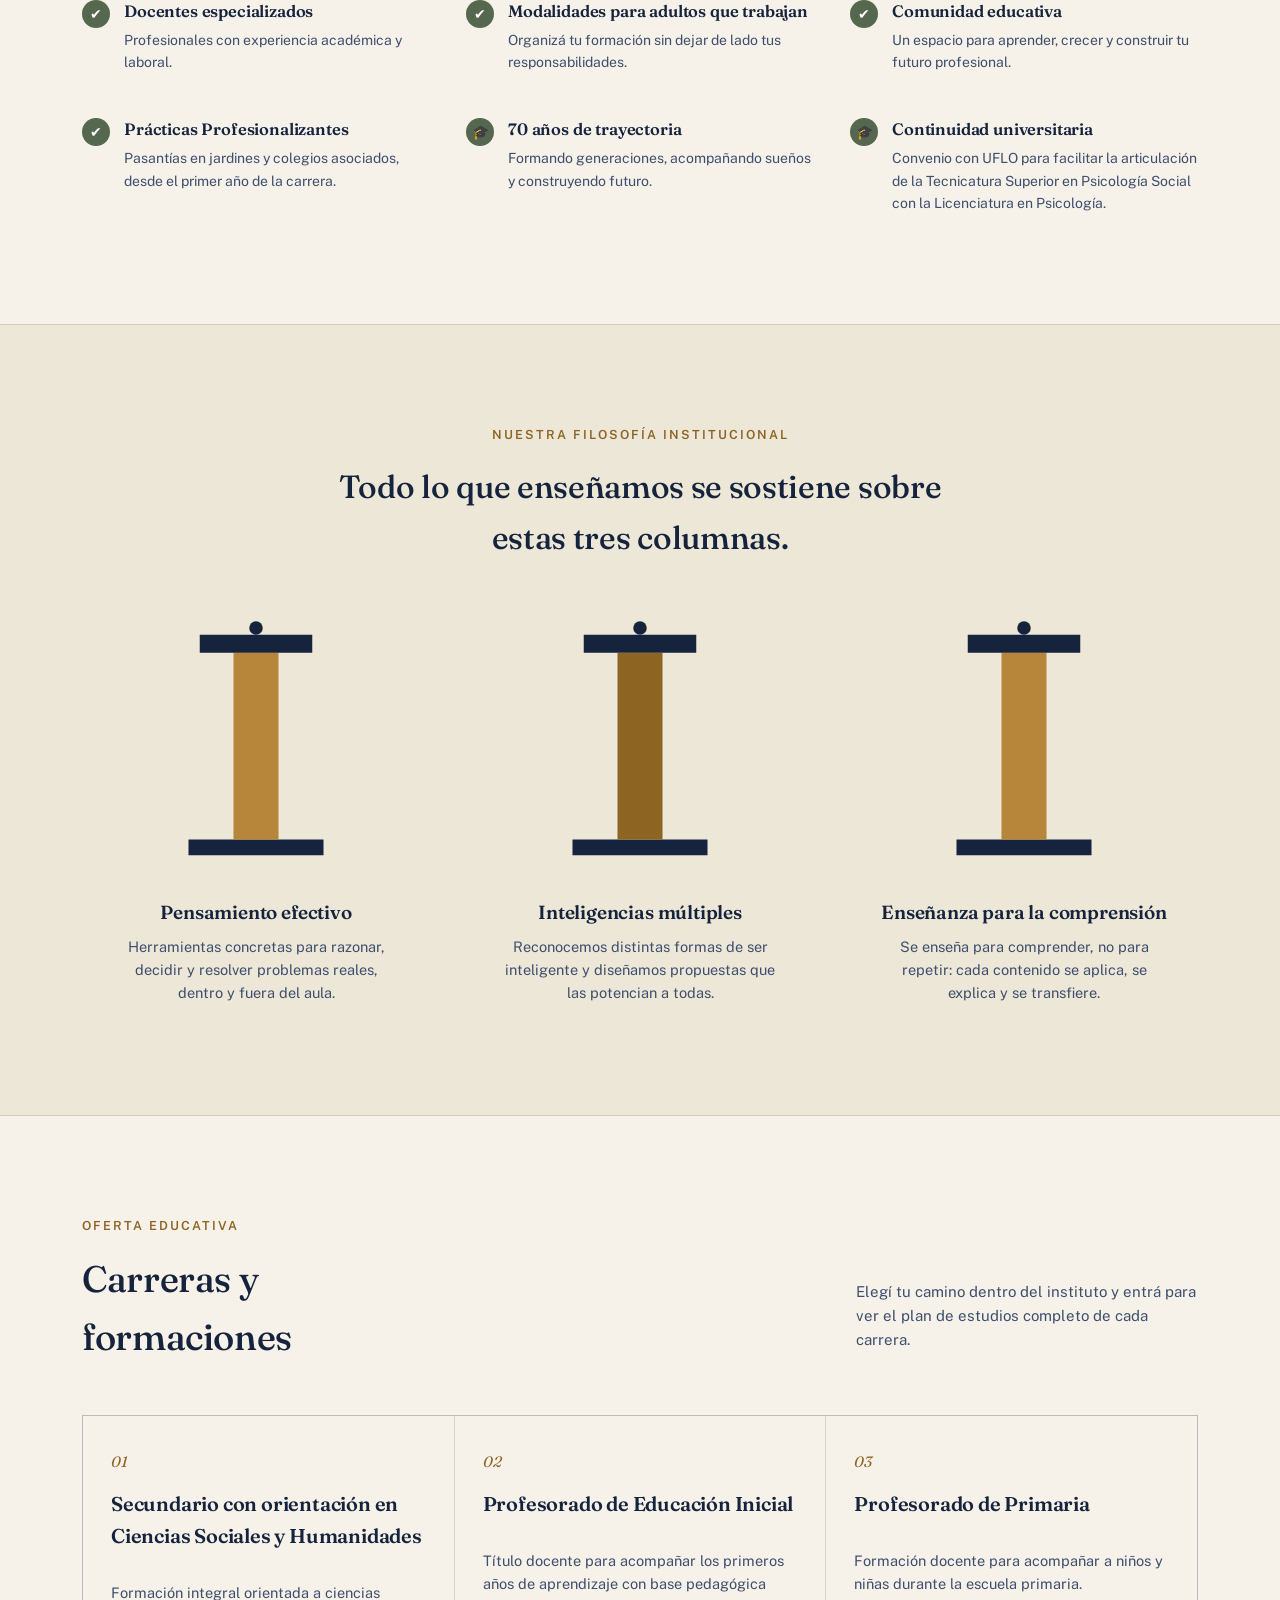
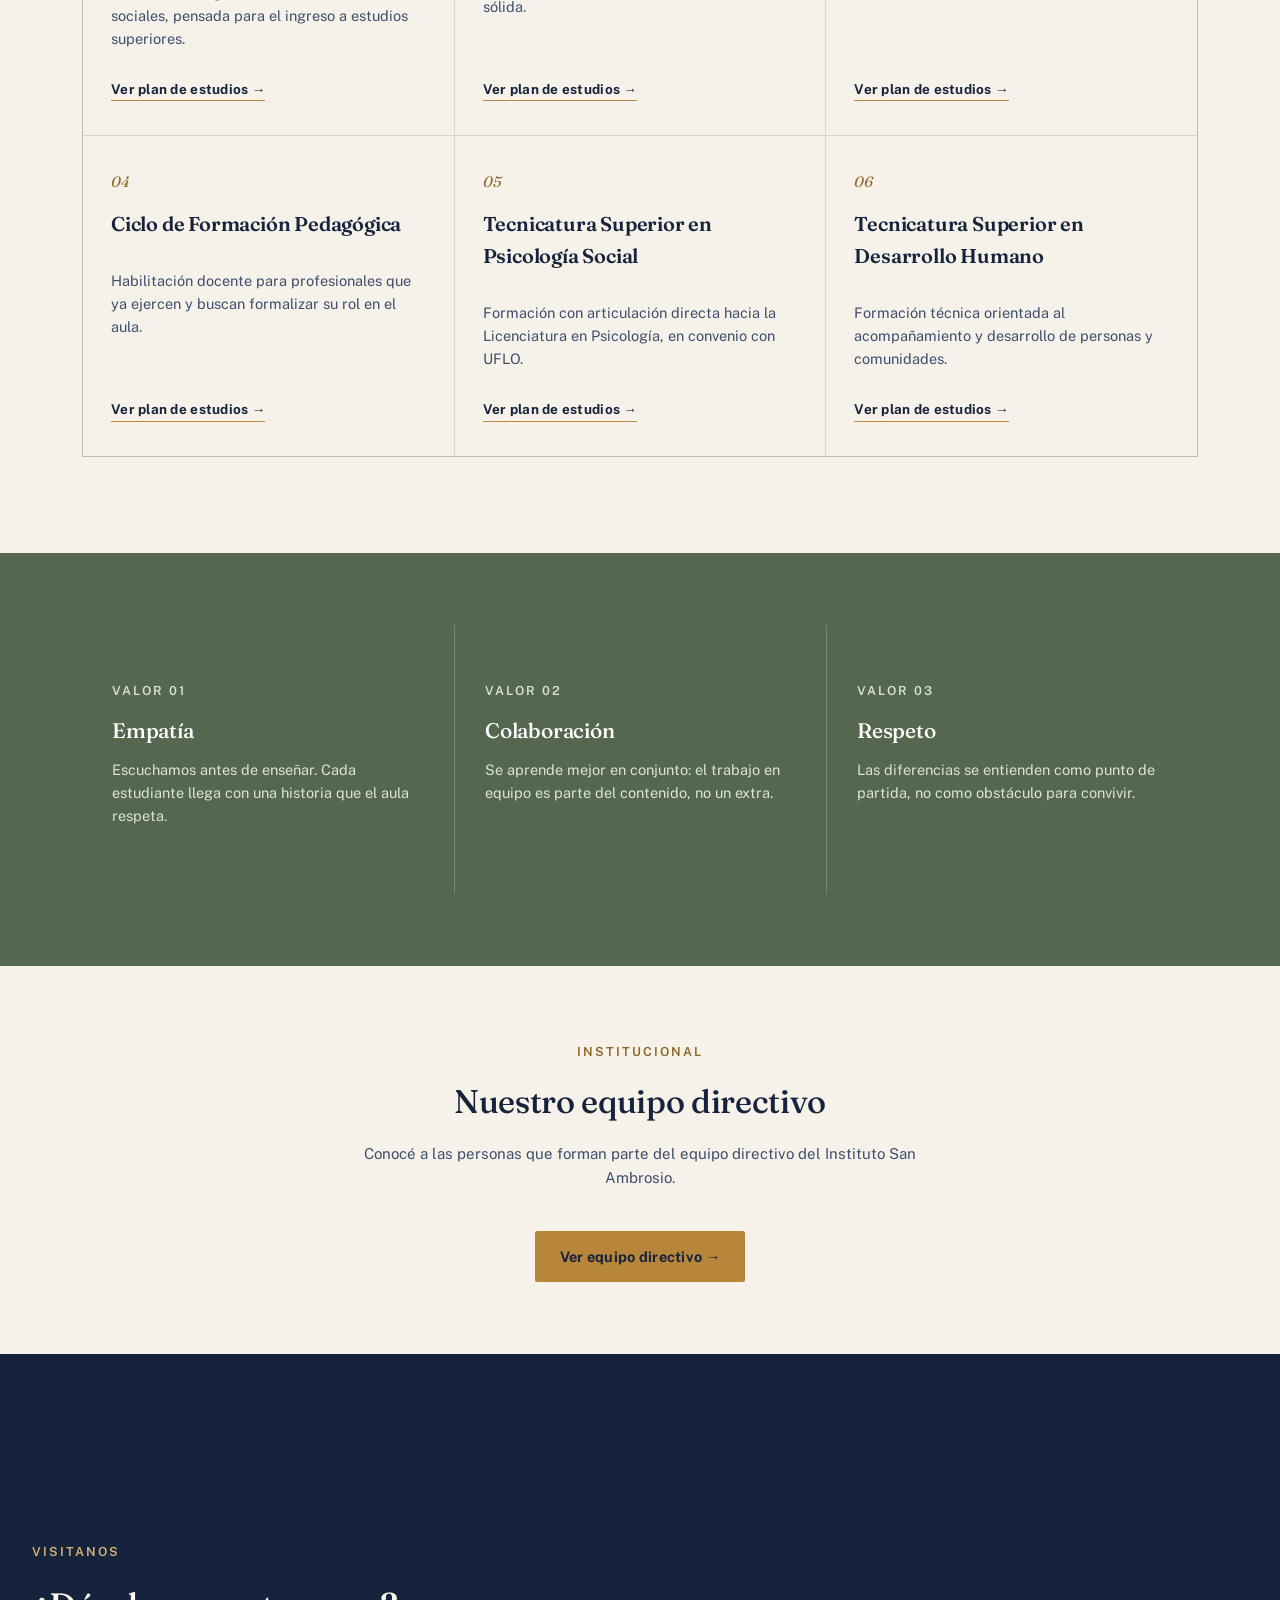
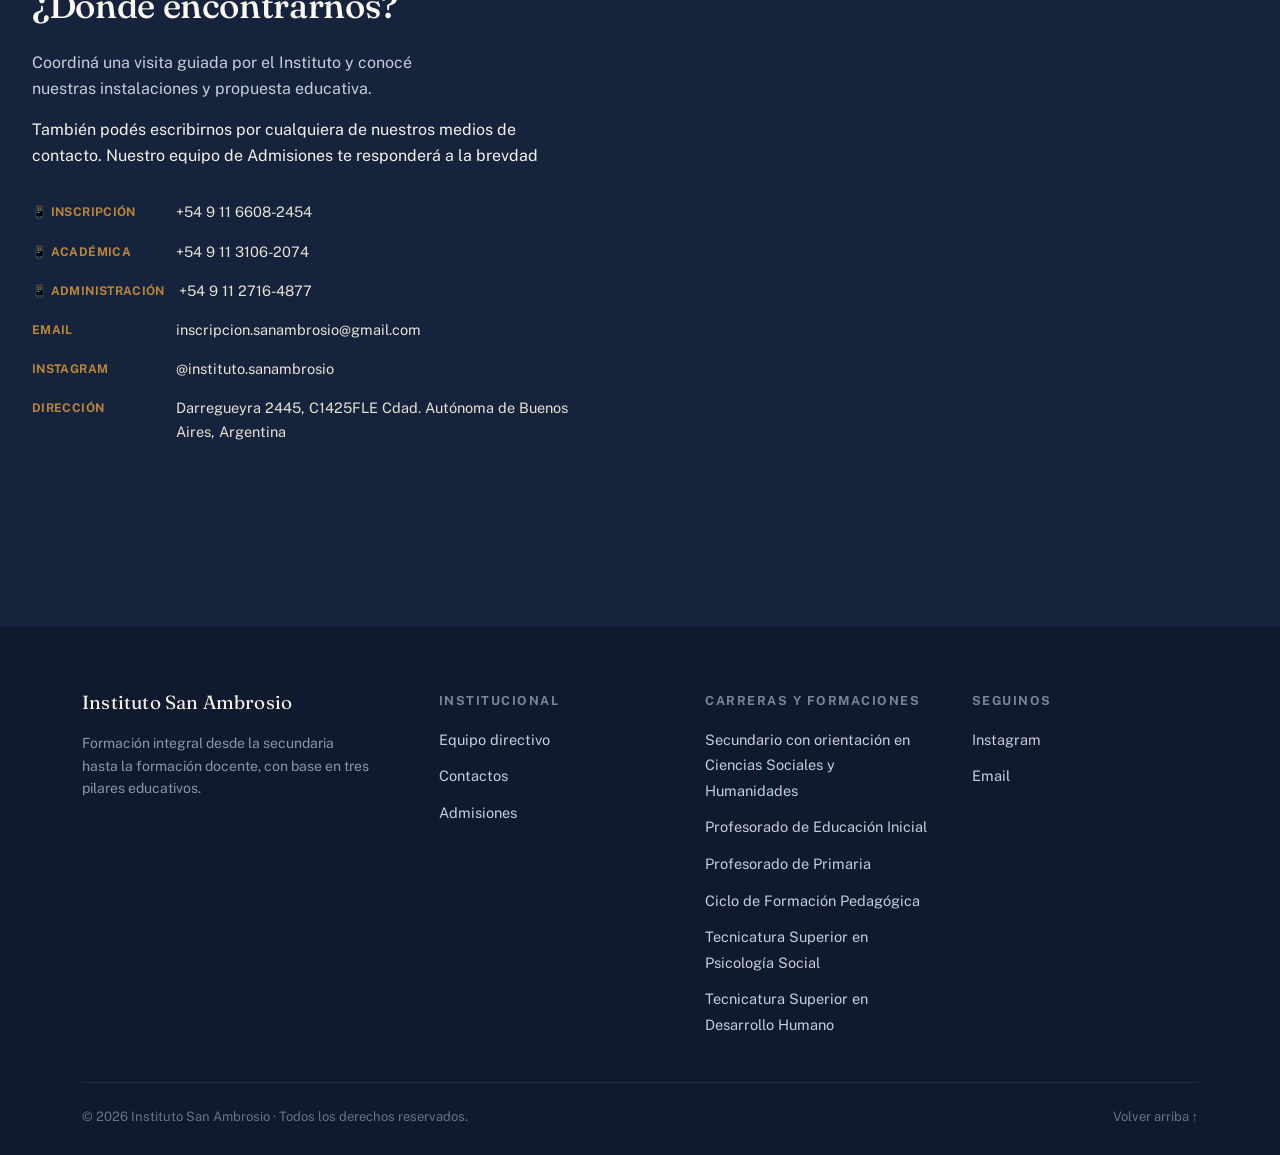
==== commit 835c6f81: "Update index.html" ====
--- a/index.html
+++ b/index.html
@@ -327,7 +327,9 @@
       <div class="location-copy wrap" style="padding-left:32px;">
         <span class="eyebrow on-dark">Visitanos</span>
         <h2>¿Dónde encontrarnos?</h2>
-        <p>Coordiná una visita guiada por el instituto o escribinos por cualquiera de estos medios; el equipo de admisiones responde todos los días hábiles.</p>
+        <p>Coordiná una visita guiada por el Instituto y conocé nuestras instalaciones y propuesta educativa.</p>
+
+También podés escribirnos por cualquiera de nuestros medios de contacto. Nuestro equipo de Admisiones te responderá a la brevdad</p>
         <div class="contact-list">
   <div><span class="label">📱 Inscripción</span> <a href="https://wa.me/5491166082454" target="_blank" rel="noopener">+54 9 11 6608-2454</a></div>
   <div><span class="label">📱 Académica</span> <a href="https://wa.me/5491131062074" target="_blank" rel="noopener">+54 9 11 3106-2074</a></div>
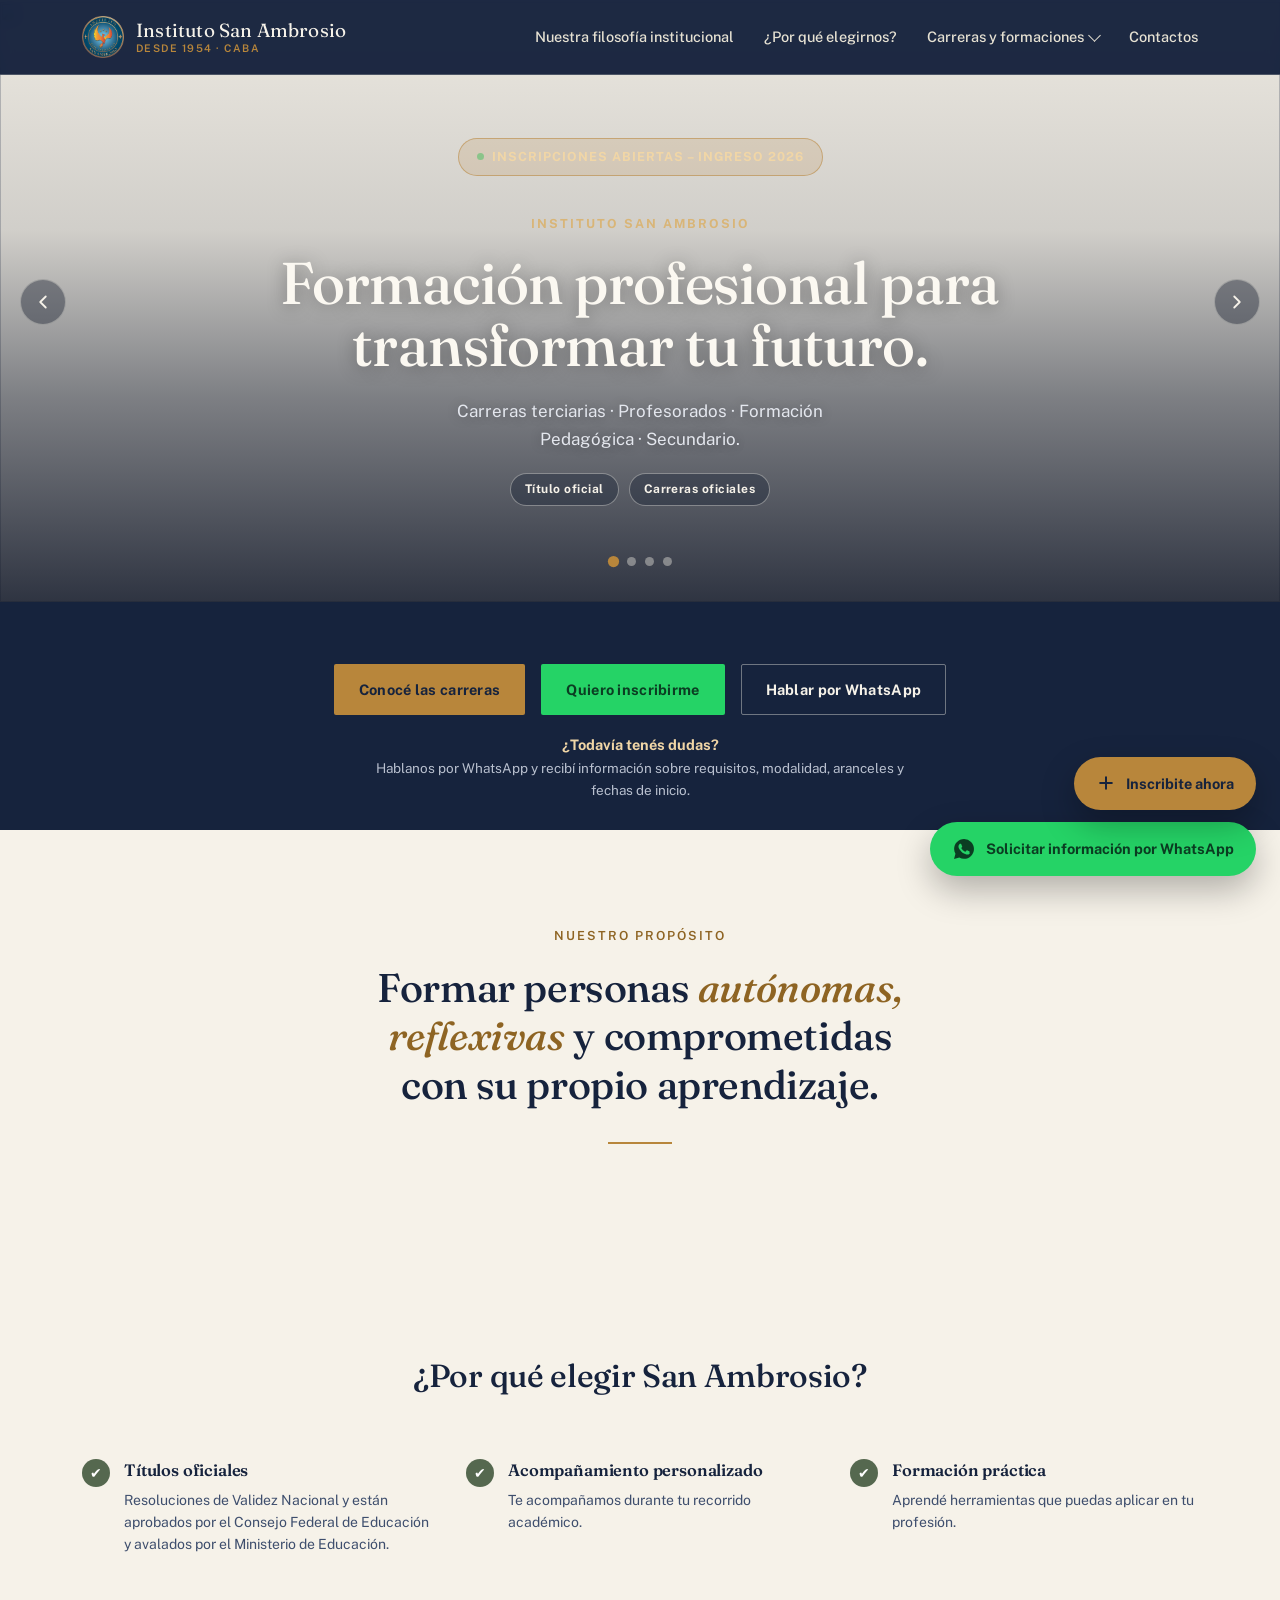
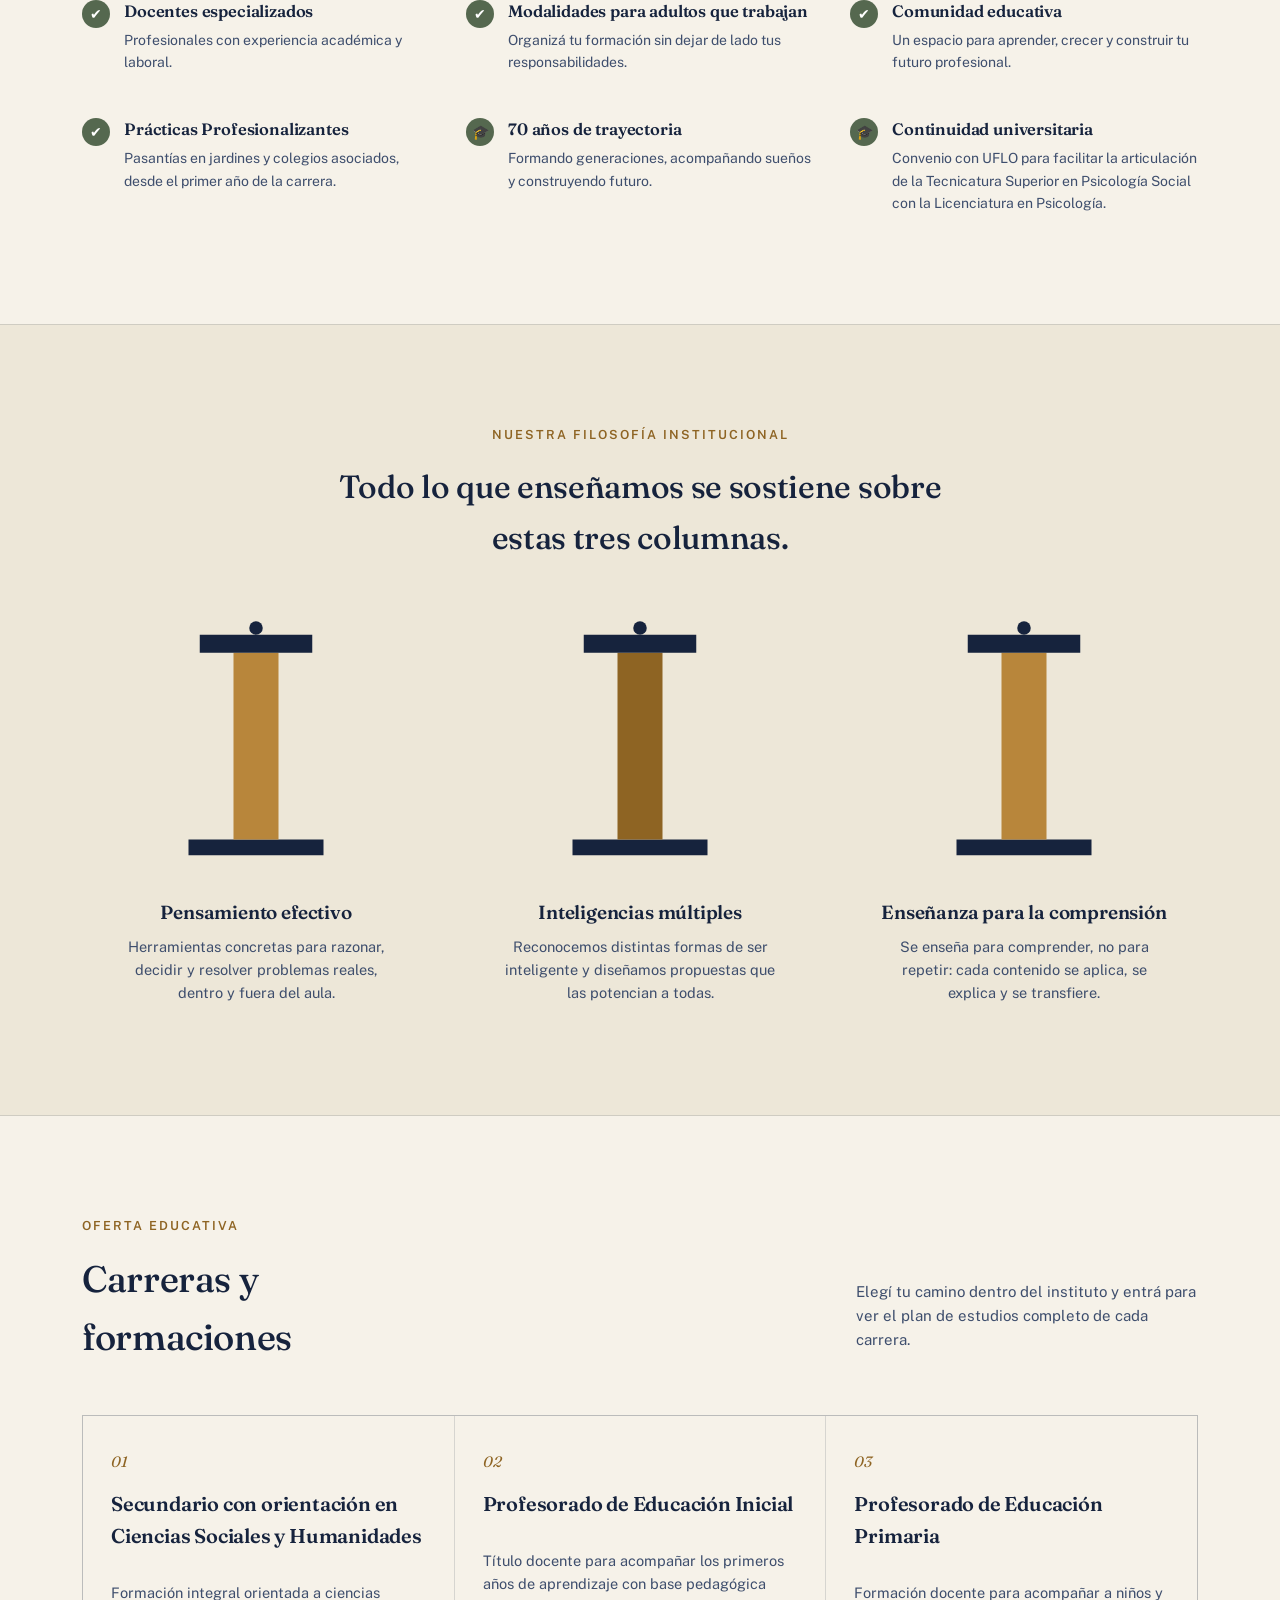
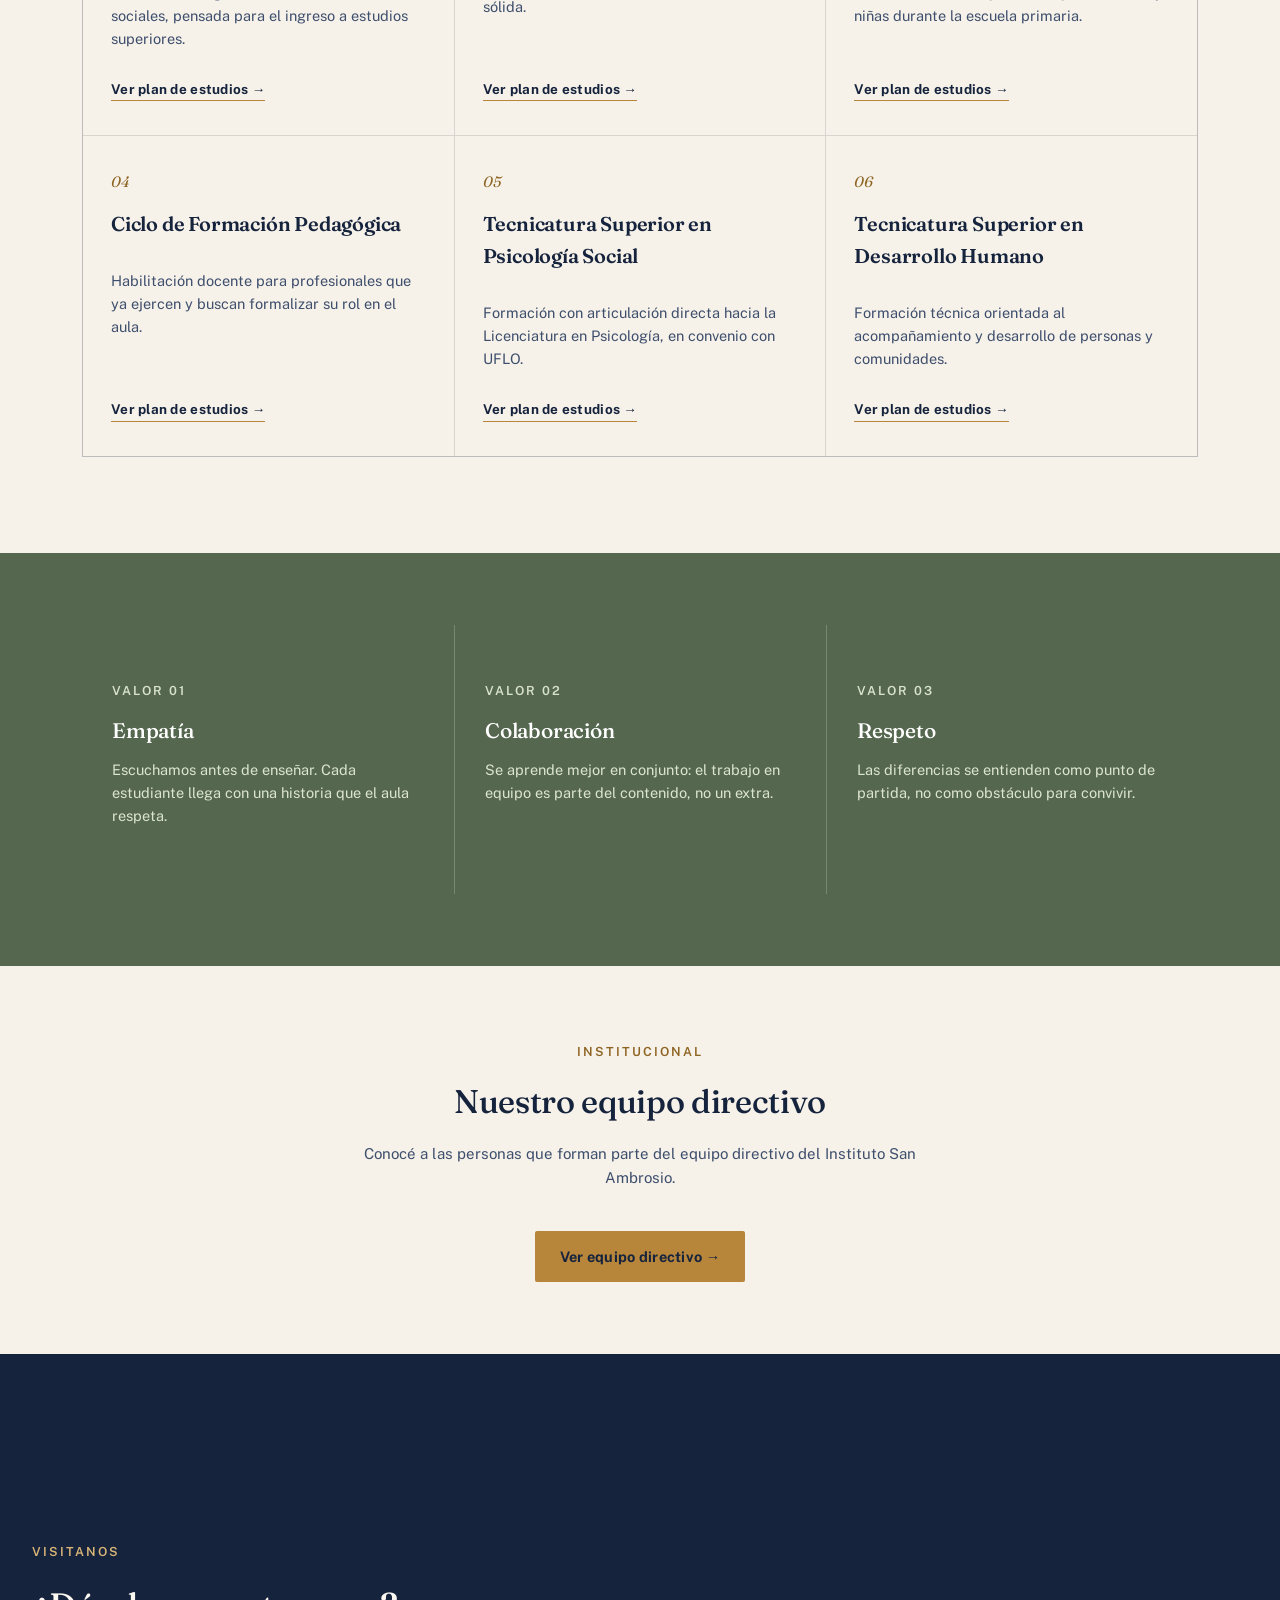
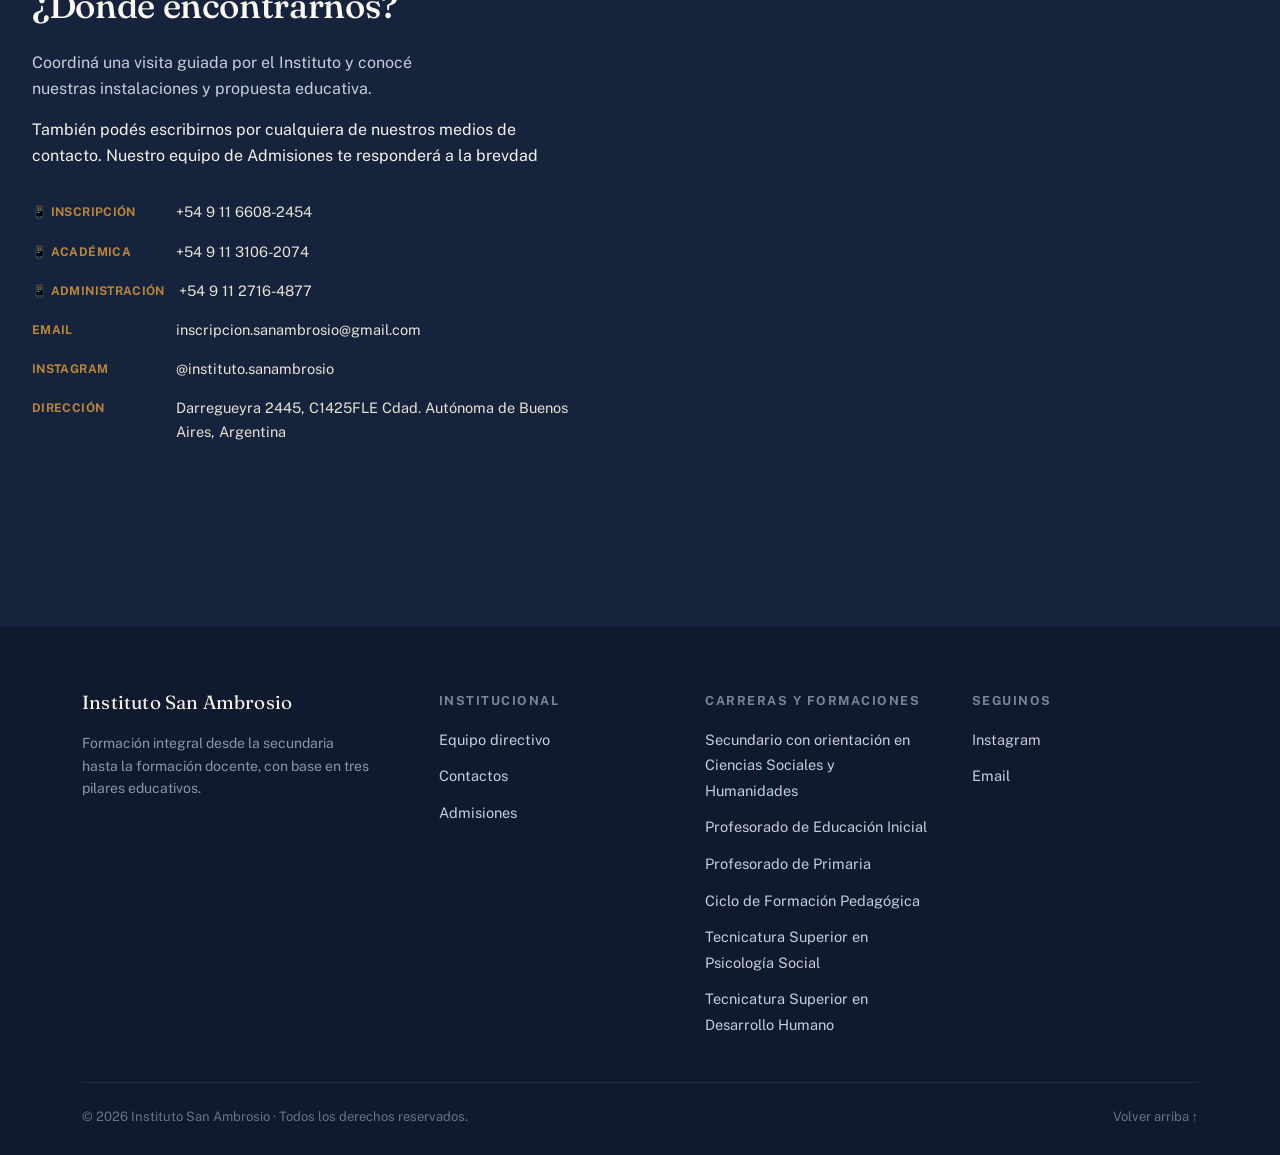
==== commit 1005049a: "Update title for Profesorado de Primaria" ====
--- a/index.html
+++ b/index.html
@@ -28,7 +28,7 @@
           <a href="tecnicatura-desarrollo-humano.html">Tecnicatura Superior en Desarrollo Humano <span class="arr">&rarr;</span></a>
           <a href="psicologia-social.html">Tecnicatura Superior en Psicología Social <span class="arr">&rarr;</span></a>
           <a href="tramo-pedagogico.html">Ciclo de Formación Pedagógica <span class="arr">&rarr;</span></a>
-          <a href="profesorado-primario.html">Profesorado de Primaria <span class="arr">&rarr;</span></a>
+          <a href="profesorado-primario.html">Profesorado de Educación Primaria <span class="arr">&rarr;</span></a>
           <a href="profesorado.html">Profesorado de Educación Inicial <span class="arr">&rarr;</span></a>
           <a href="secundaria.html">Secundario con orientación en Ciencias Sociales y Humanidades <span class="arr">&rarr;</span></a>
         </div>
@@ -260,7 +260,7 @@
         </a>
         <a class="program-card" href="profesorado-primario.html">
           <span class="program-num">03</span>
-          <h3>Profesorado de Primaria</h3>
+          <h3>Profesorado de Educación Primaria</h3>
           <p>Formación docente para acompañar a niños y niñas durante la escuela primaria.</p>
           <span class="go">Ver plan de estudios →</span>
         </a>
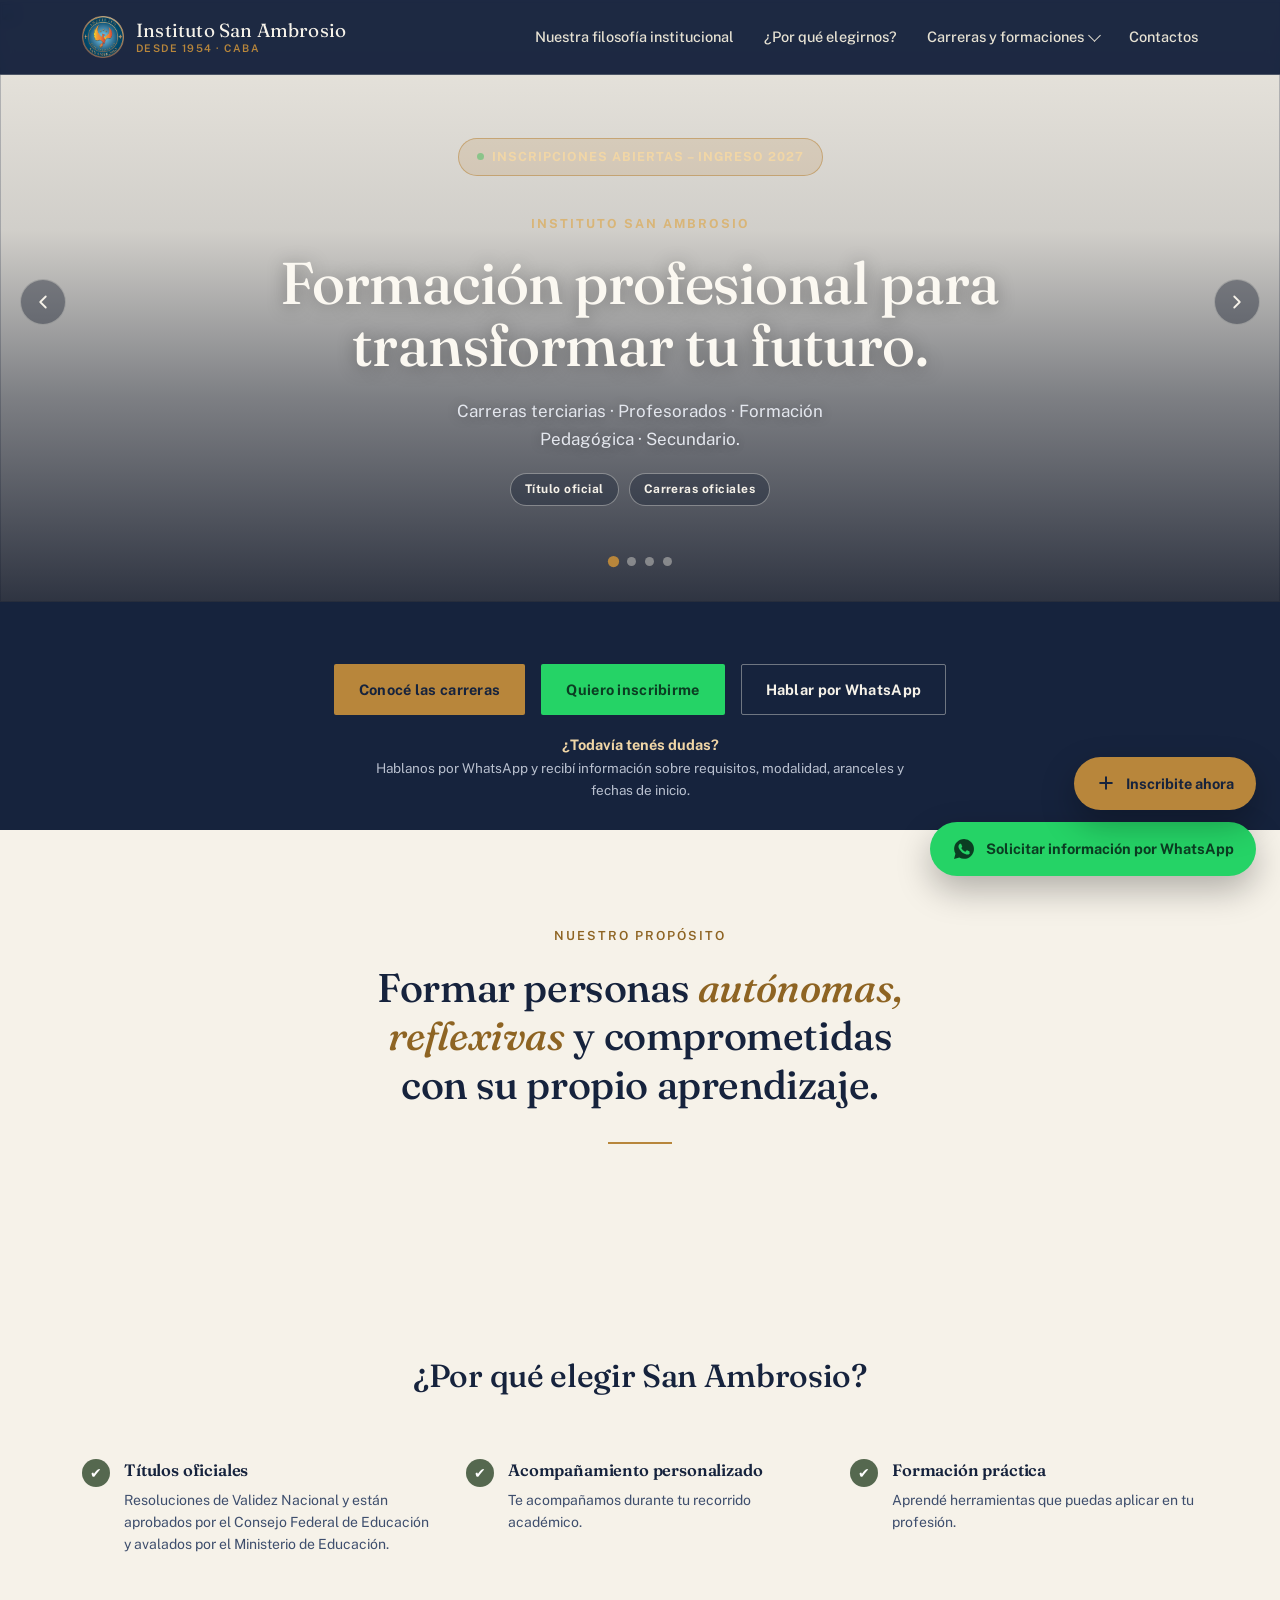
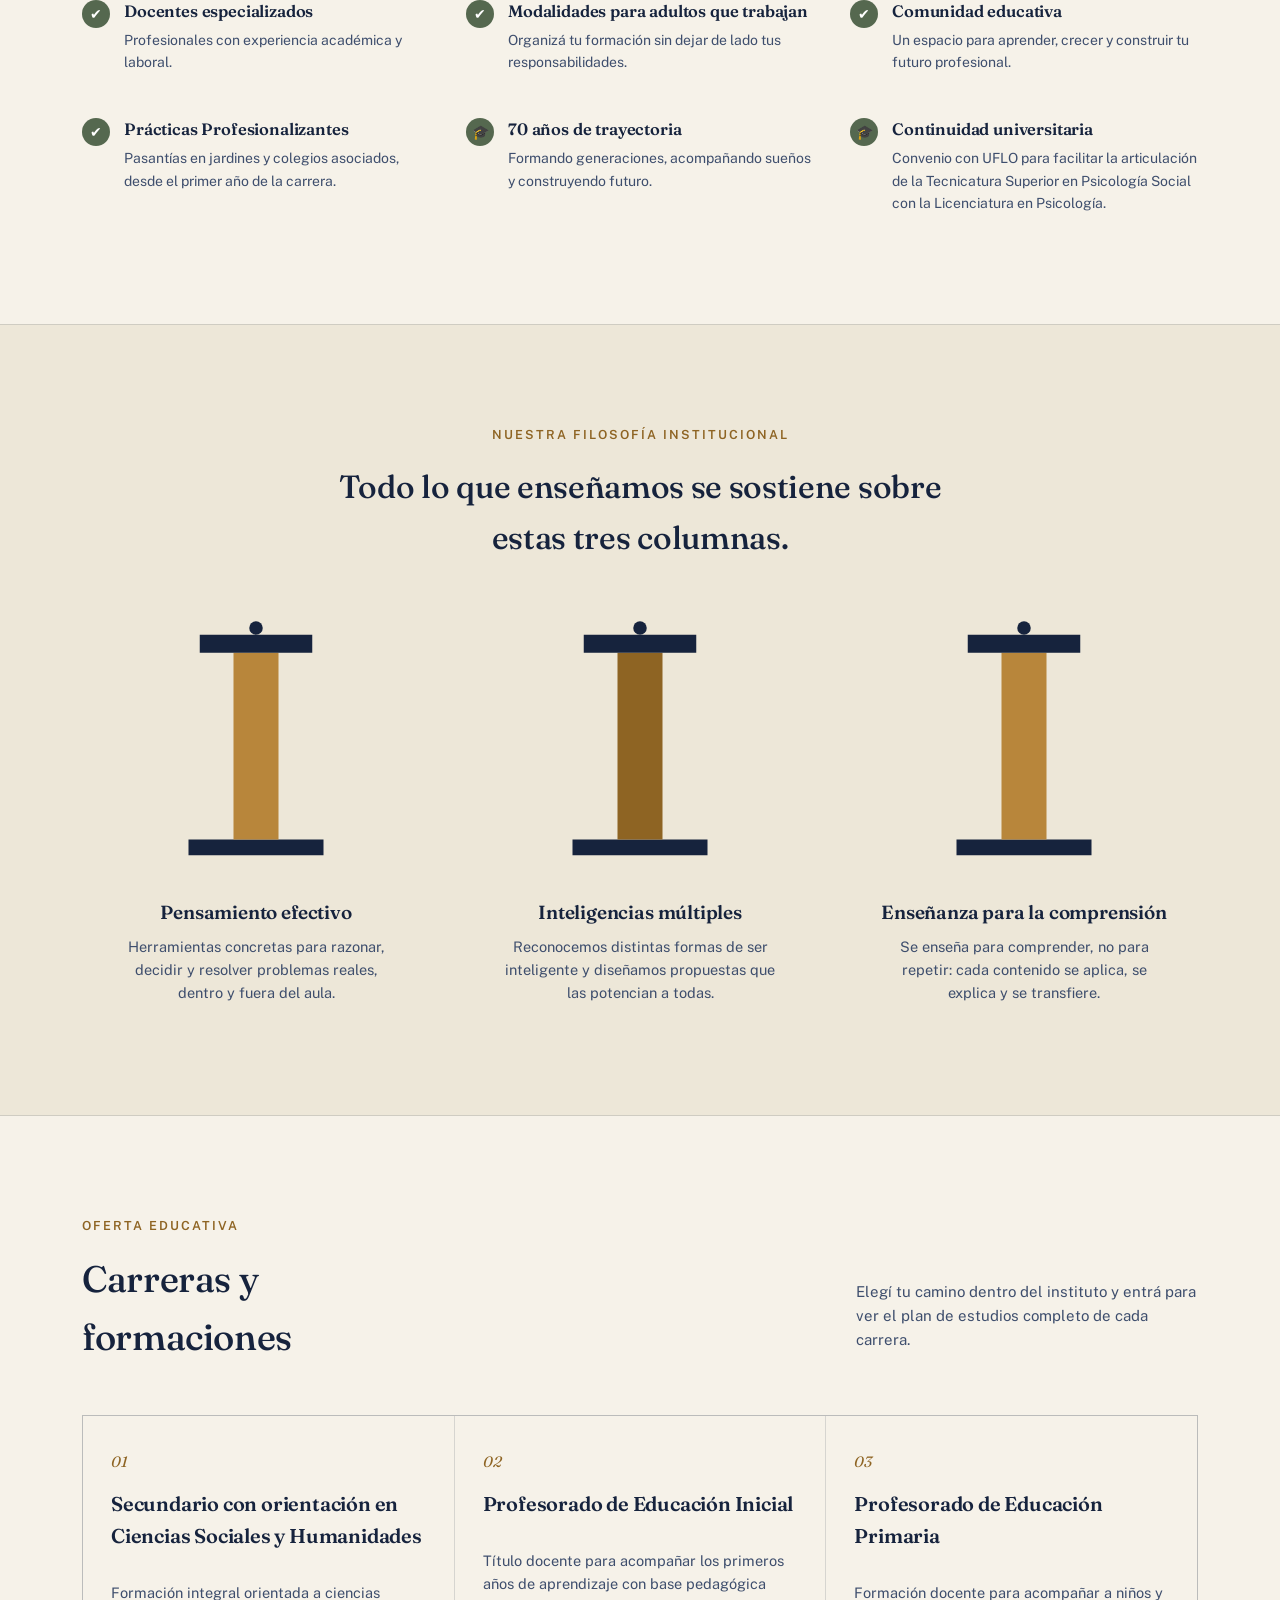
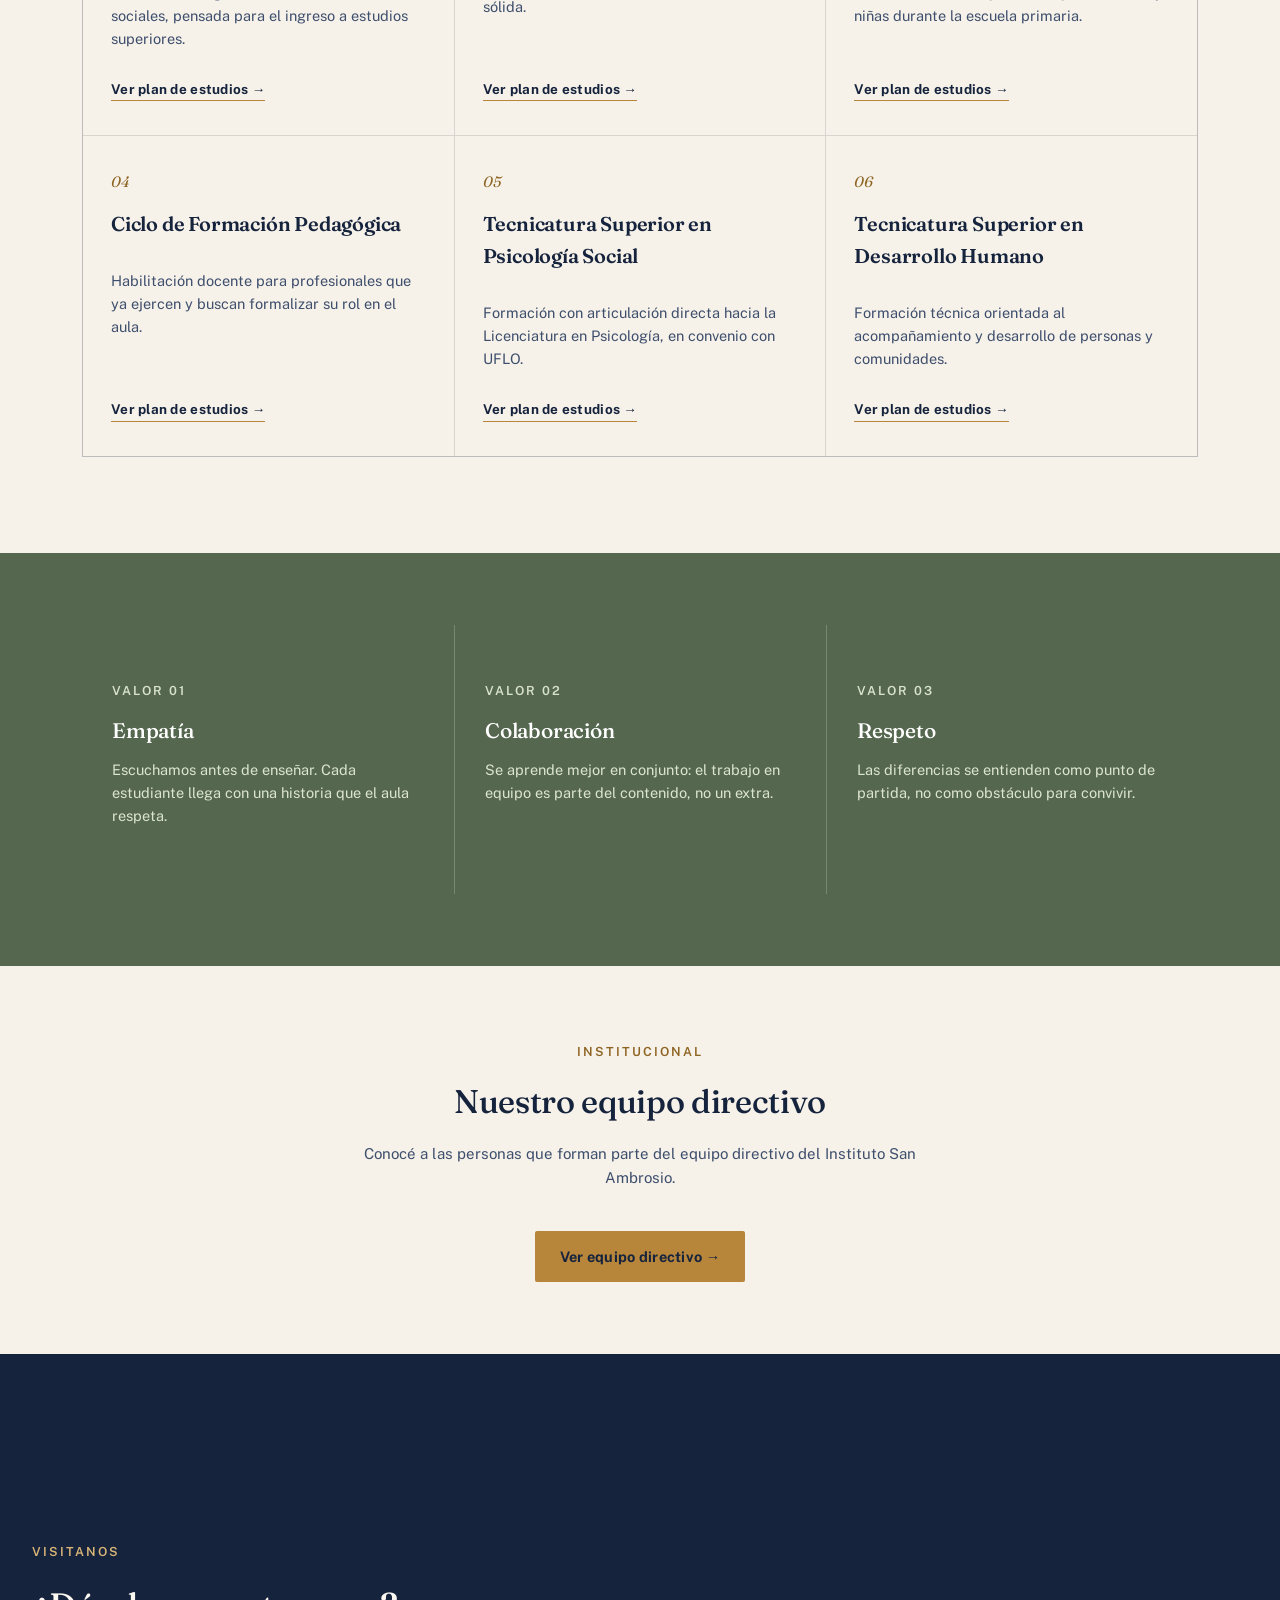
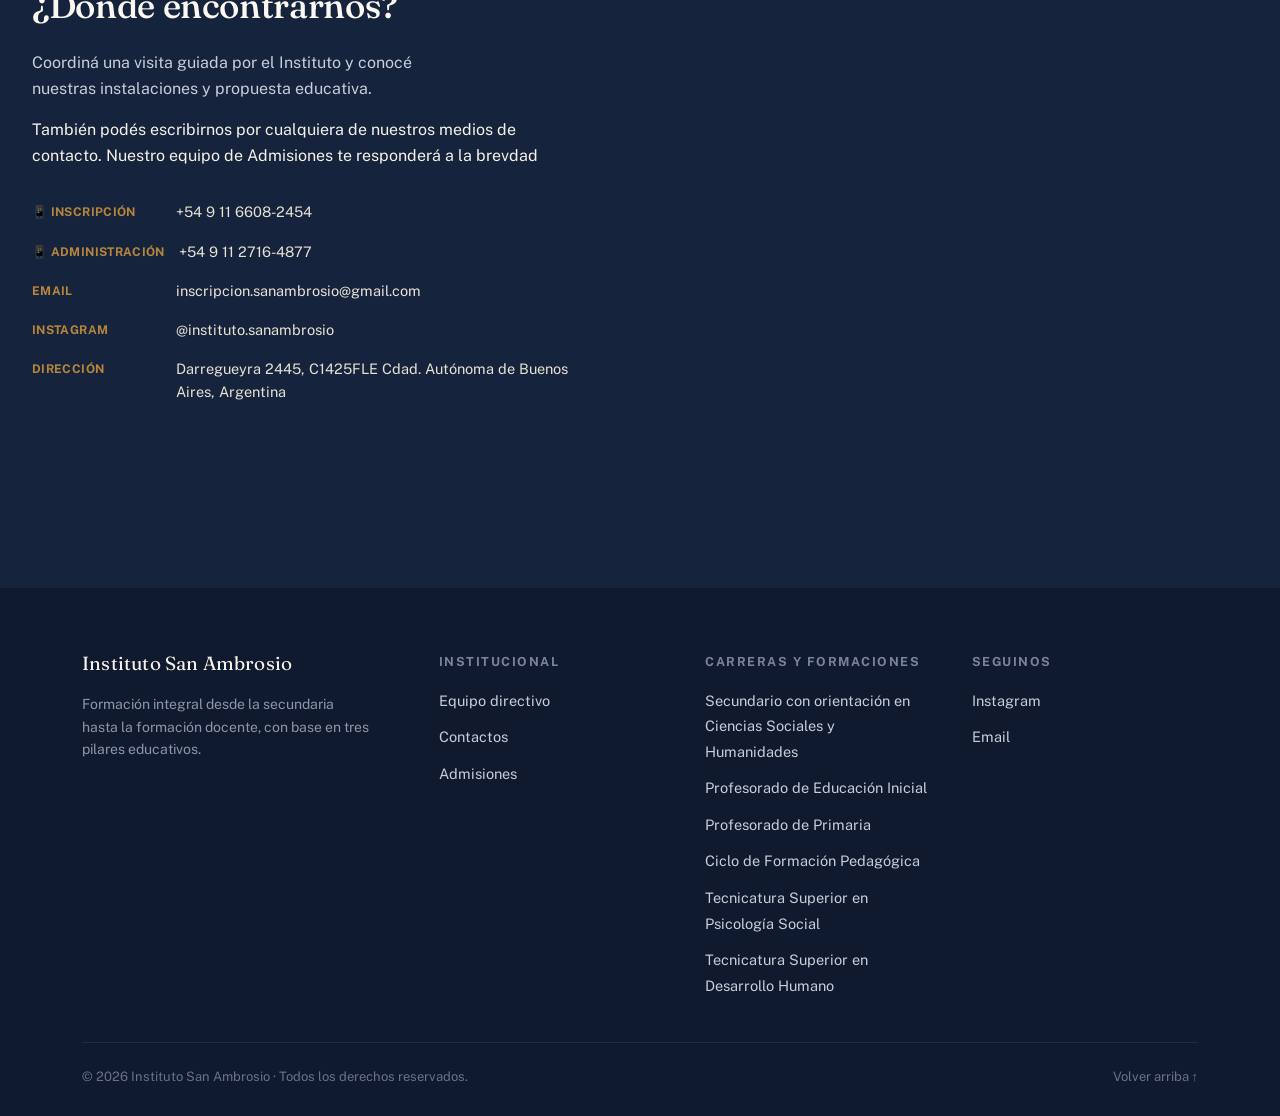
==== commit f8eb02d6: "Update index.html" ====
--- a/index.html
+++ b/index.html
@@ -47,7 +47,7 @@
         <img src="fachada-hero.jpg" alt="" loading="eager">
         <div class="hero-scrim"></div>
         <div class="hero-slide-copy">
-          <span class="hero-pill">Inscripciones abiertas – Ingreso 2026</span>
+          <span class="hero-pill">Inscripciones abiertas – Ingreso 2027</span>
           <span class="hero-overline">Instituto San Ambrosio</span>
           <h1>Formación profesional para transformar tu futuro.</h1>
           <p class="lede">Carreras terciarias · Profesorados · Formación Pedagógica · Secundario.</p>
@@ -332,7 +332,6 @@
 También podés escribirnos por cualquiera de nuestros medios de contacto. Nuestro equipo de Admisiones te responderá a la brevdad</p>
         <div class="contact-list">
   <div><span class="label">📱 Inscripción</span> <a href="https://wa.me/5491166082454" target="_blank" rel="noopener">+54 9 11 6608-2454</a></div>
-  <div><span class="label">📱 Académica</span> <a href="https://wa.me/5491131062074" target="_blank" rel="noopener">+54 9 11 3106-2074</a></div>
   <div><span class="label">📱 Administración</span> <a href="https://wa.me/5491127164877" target="_blank" rel="noopener">+54 9 11 2716-4877</a></div>
   <div><span class="label">Email</span> <a href="mailto:inscripcion.sanambrosio@gmail.com">inscripcion.sanambrosio@gmail.com</a></div>
   <div><span class="label">Instagram</span> <a href="https://www.instagram.com/instituto.sanambrosio/" target="_blank" rel="noopener">@instituto.sanambrosio</a></div>
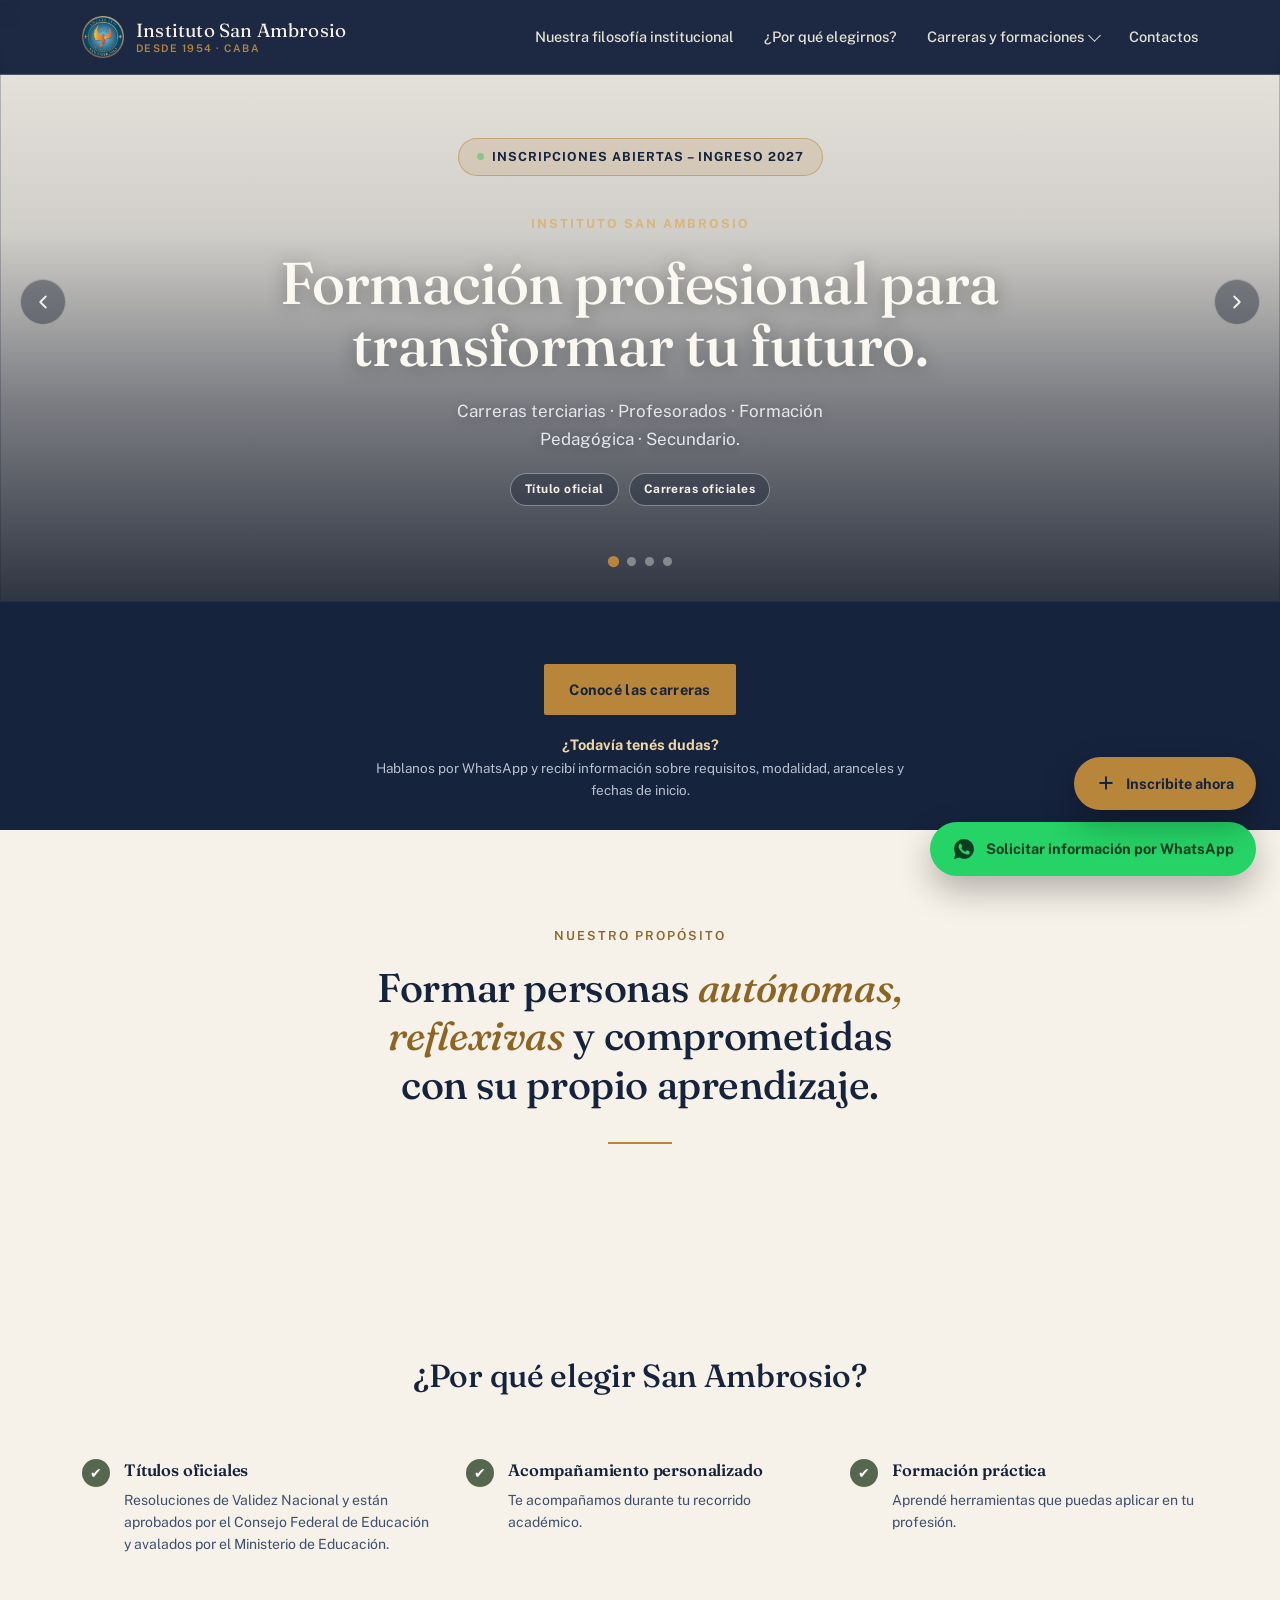
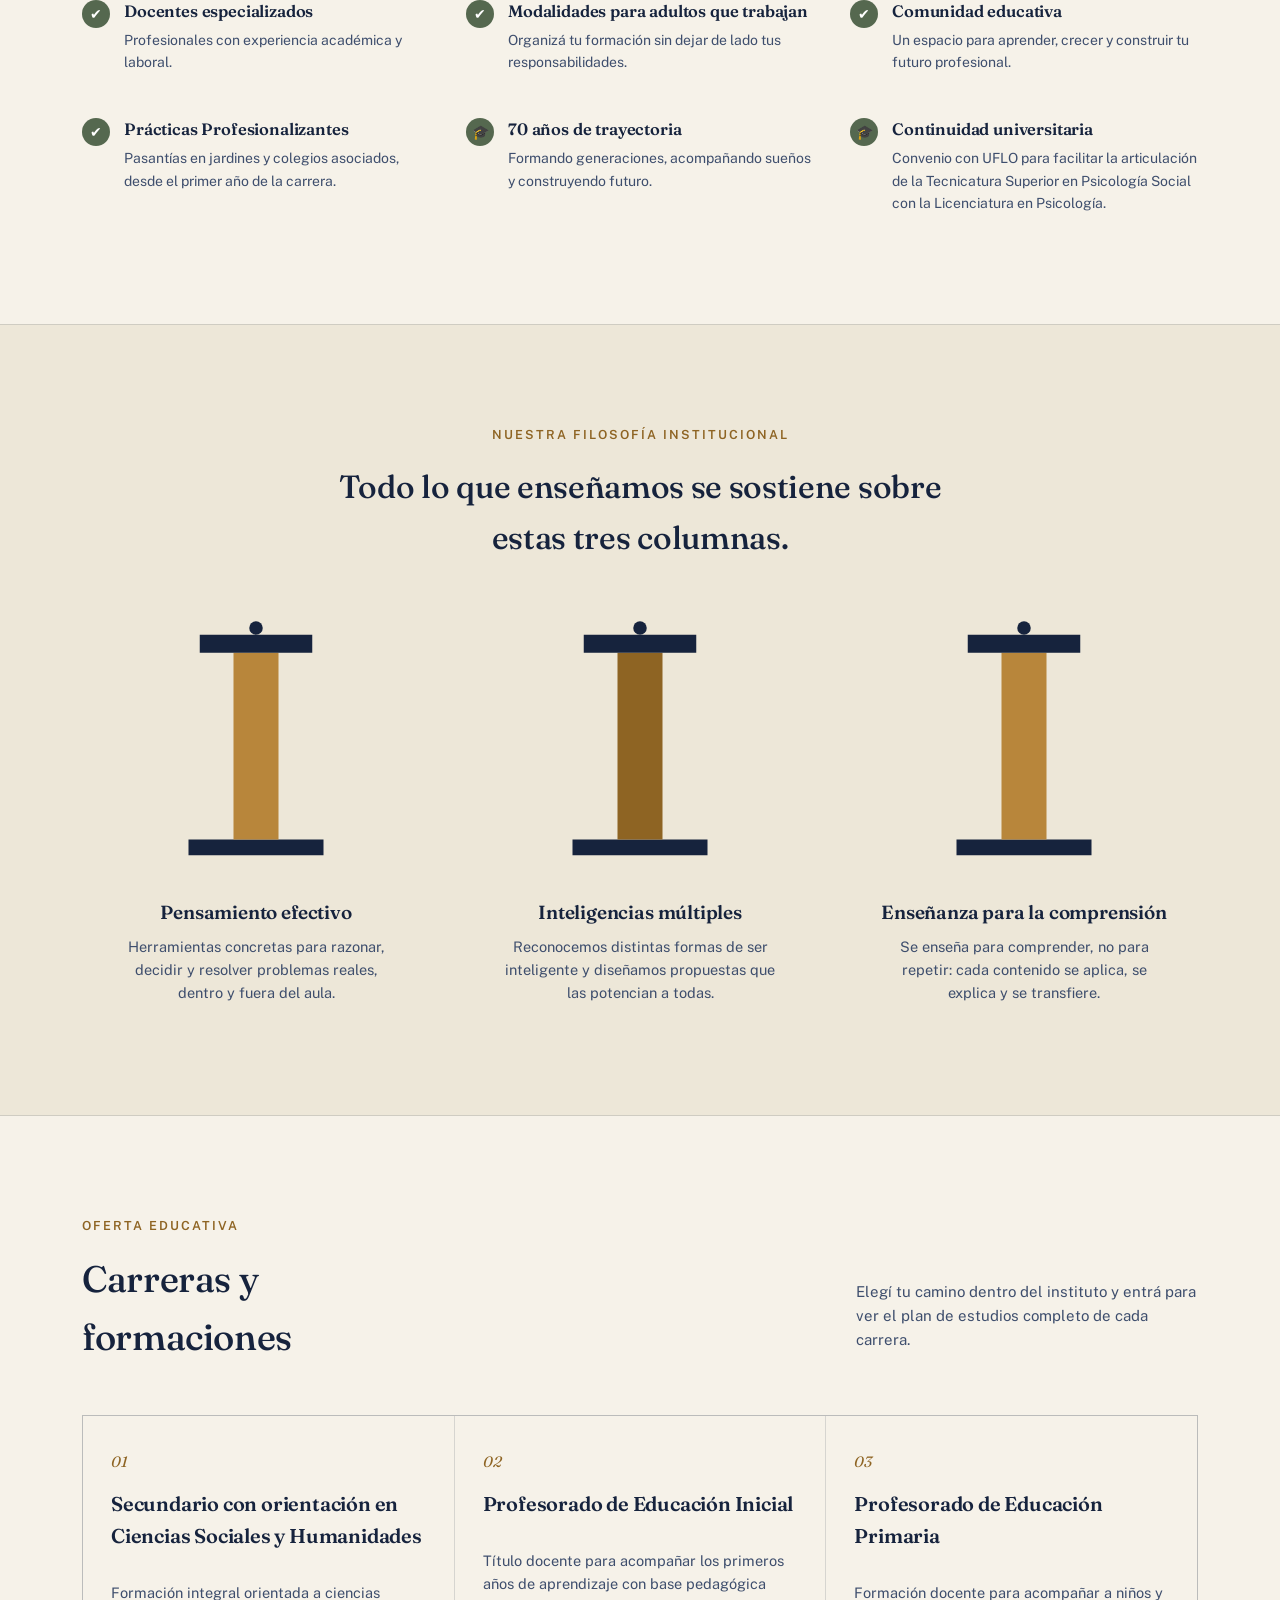
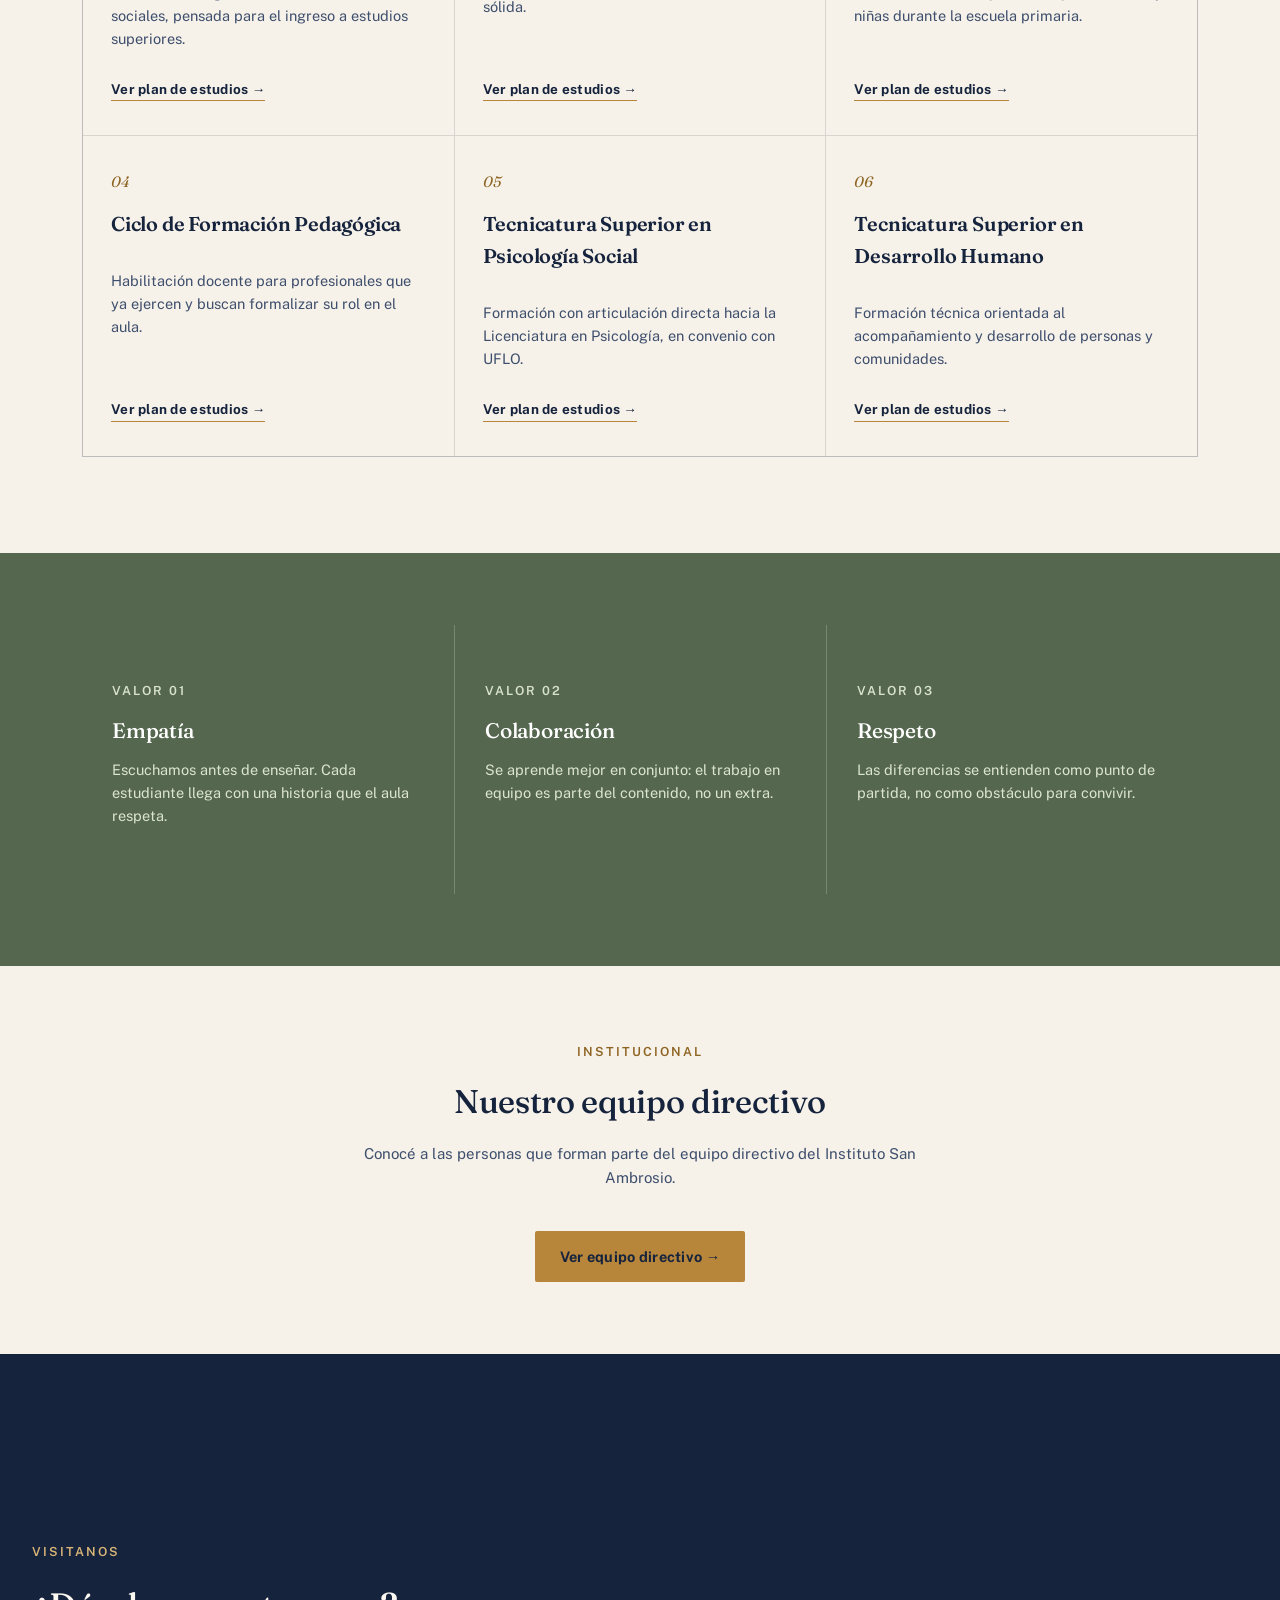
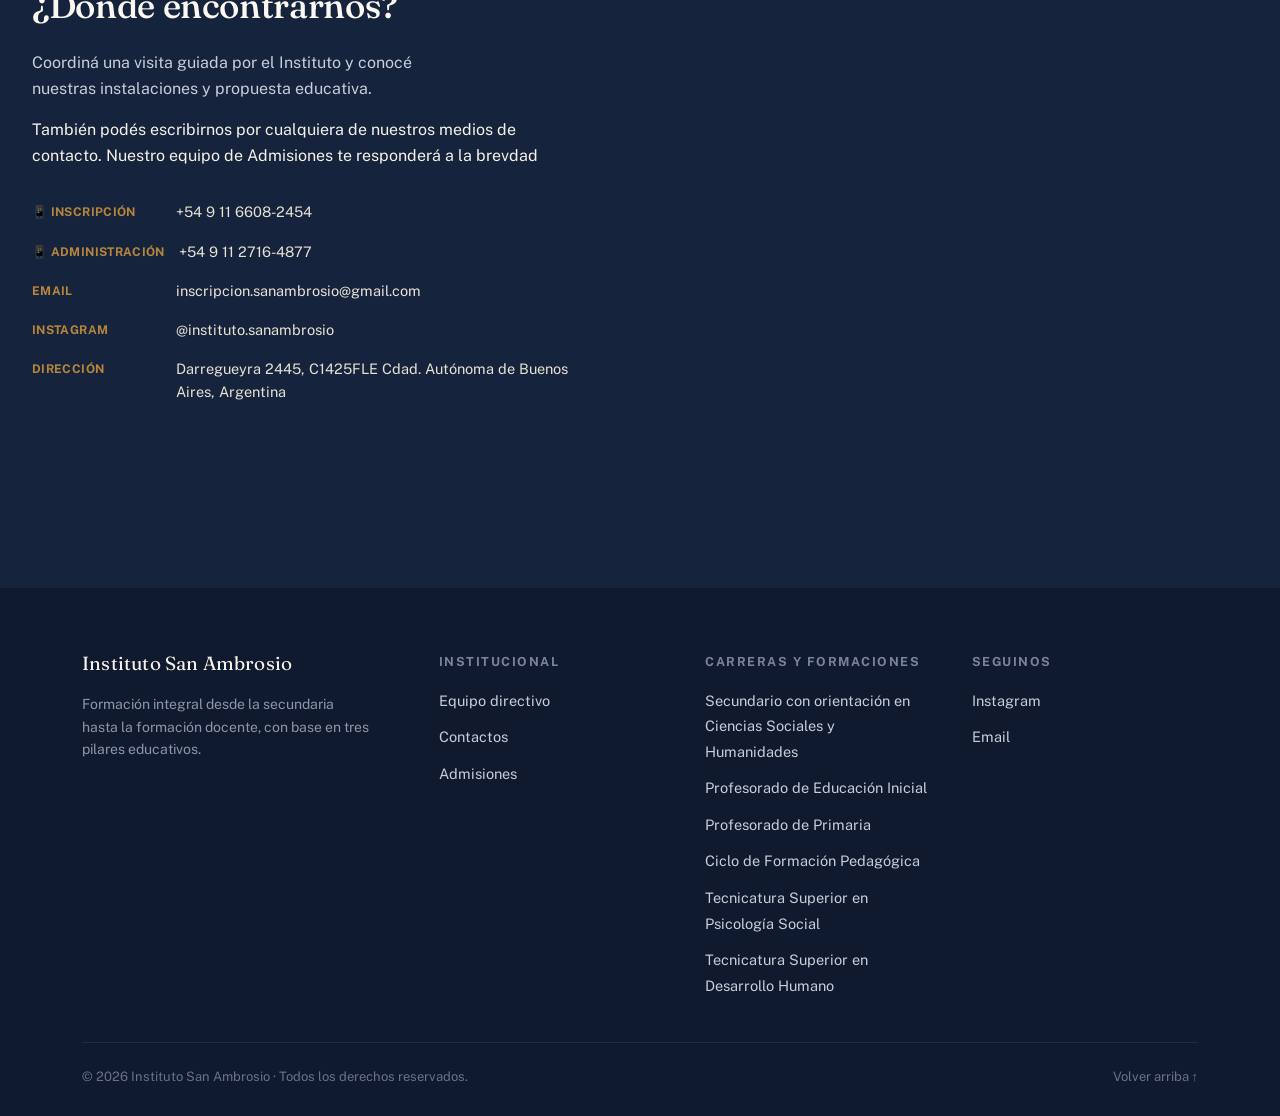
==== commit 07210850: "Remove enrollment and WhatsApp buttons from hero section Removed two action buttons for enrollment a" ====
--- a/index.html
+++ b/index.html
@@ -100,13 +100,12 @@
     <div class="hero-actions-bar">
       <div class="wrap hero-actions hero-actions-triple">
         <a href="#niveles" class="btn btn-solid">Conocé las carreras</a>
-        <a href="https://forms.gle/btFGAQn3usRTrAHB6" target="_blank" rel="noopener" class="btn btn-inscribite">Quiero inscribirme</a>
-        <a href="https://wa.me/5491148990577?text=Hola%2C%20quiero%20informaci%C3%B3n%20sobre%20el%20Instituto%20San%20Ambrosio" target="_blank" rel="noopener" class="btn btn-ghost">Hablar por WhatsApp</a>
       </div>
       <p class="hero-doubt">
         <strong>¿Todavía tenés dudas?</strong>
         Hablanos por WhatsApp y recibí información sobre requisitos, modalidad, aranceles y fechas de inicio.
       </p>
+    </div>
     </div>
   </section>
 
--- a/styles.css
+++ b/styles.css
@@ -153,8 +153,8 @@
     display:inline-flex; align-items:center; gap:8px;
     background:rgba(184,134,59,0.16);
     border:1px solid rgba(184,134,59,0.55);
-    color:#F1D6A6;
-    font-size:12.5px; font-weight:700; letter-spacing:0.08em; text-transform:uppercase;
+color:#16233D;
+      font-size:12.5px; font-weight:700; letter-spacing:0.08em; text-transform:uppercase;
     padding:8px 18px; border-radius:50px;
     margin-bottom:22px;
   }
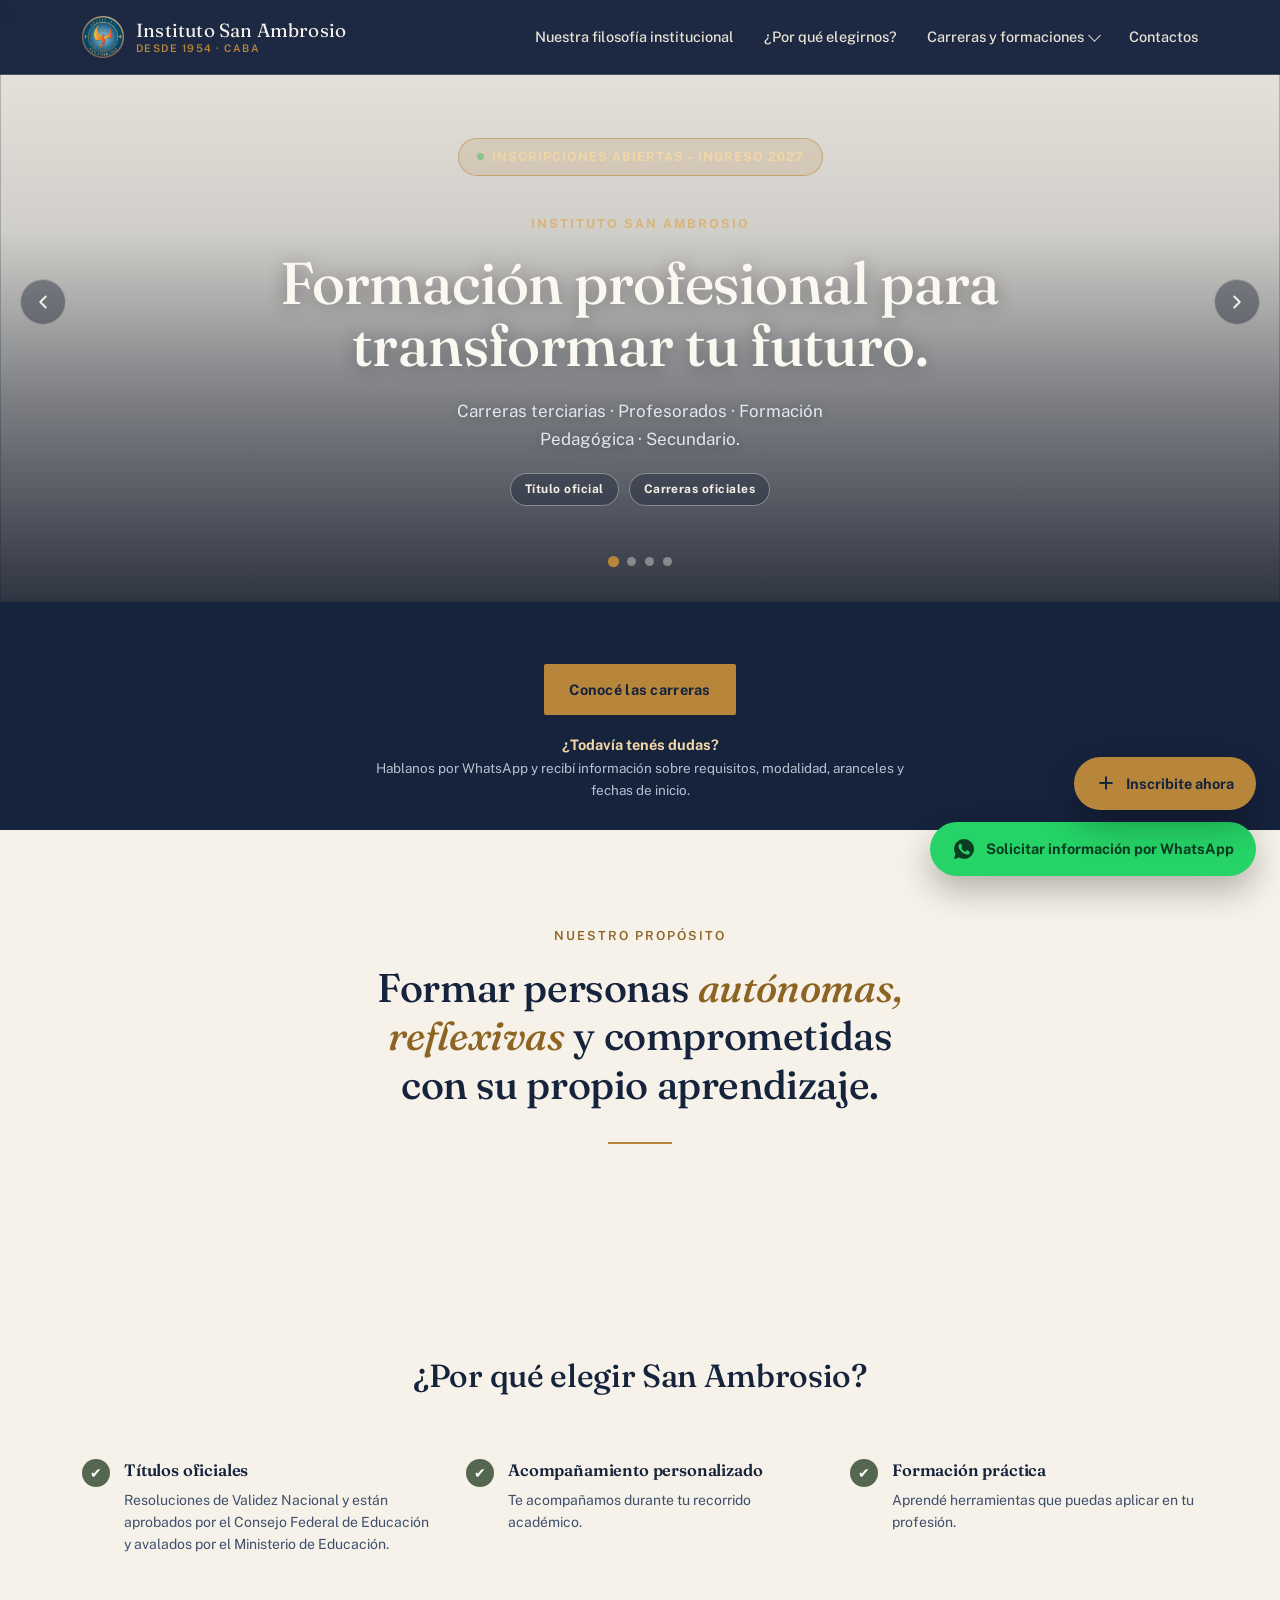
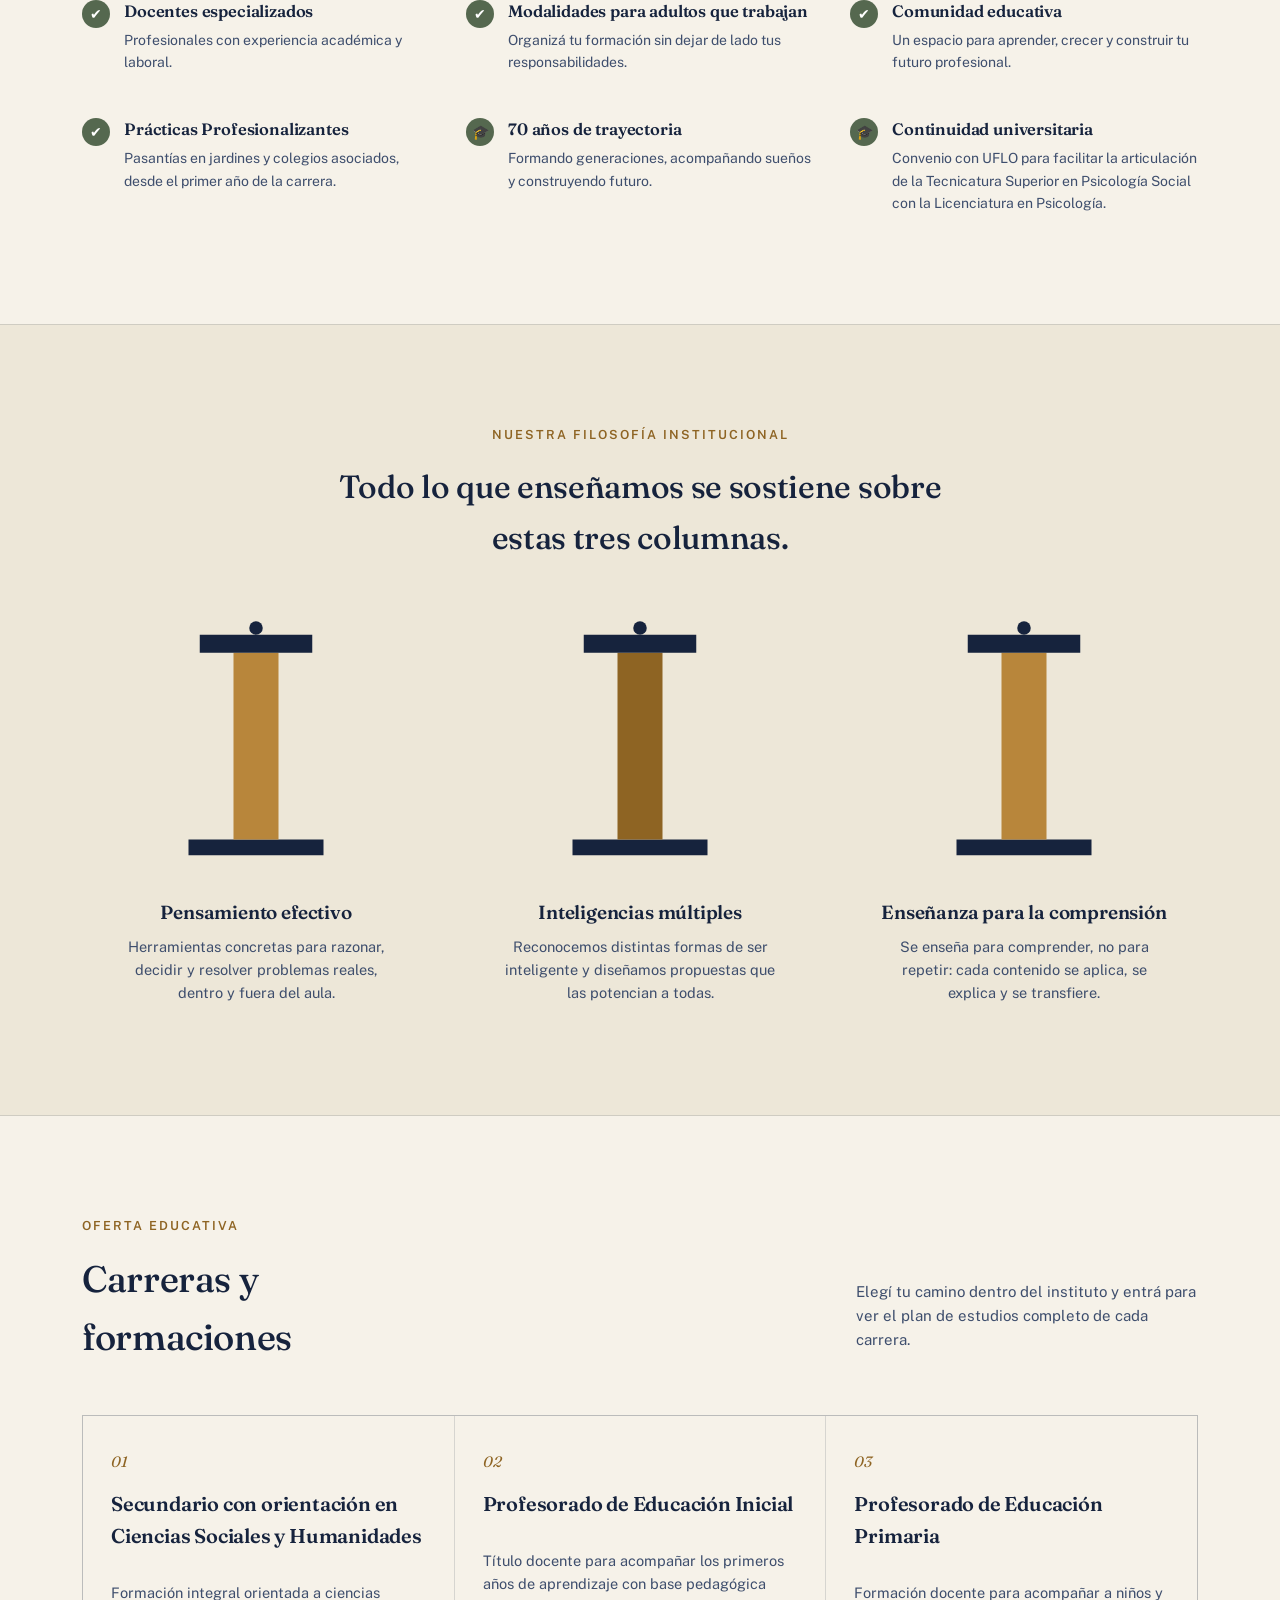
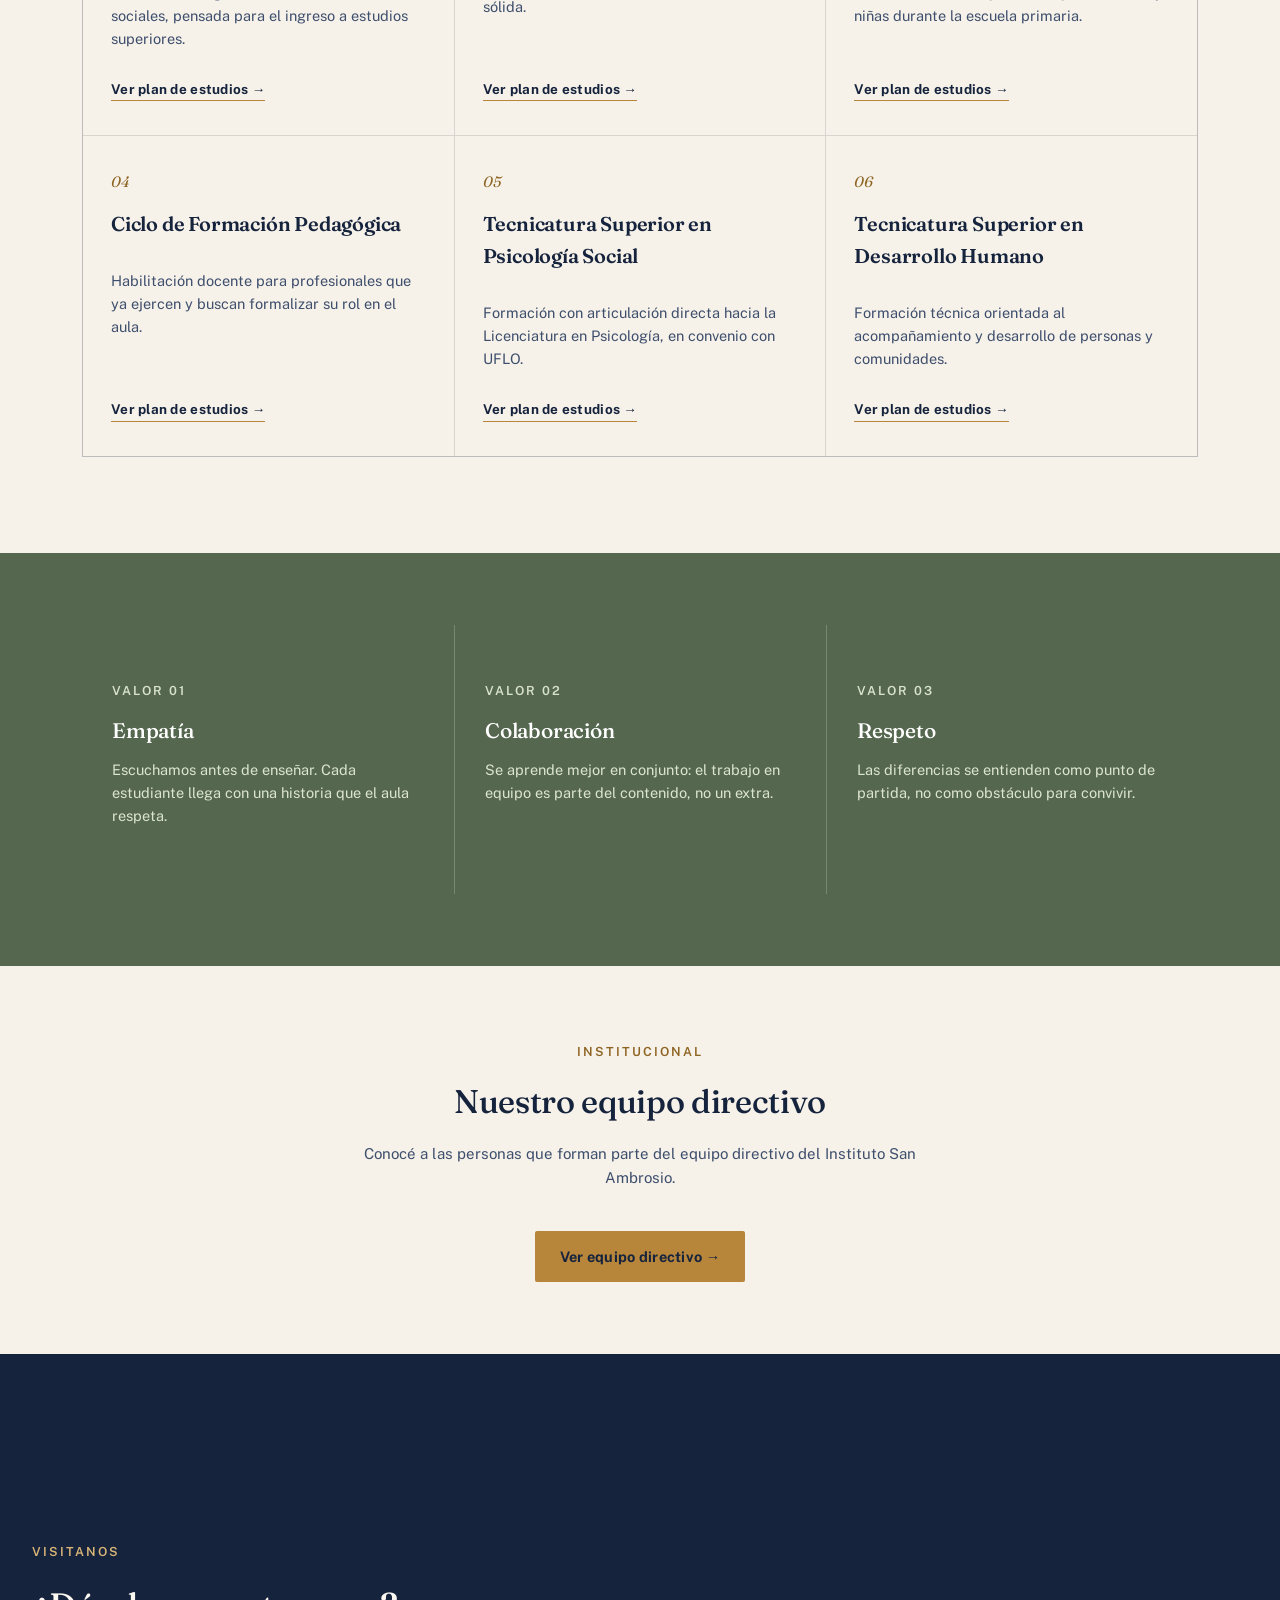
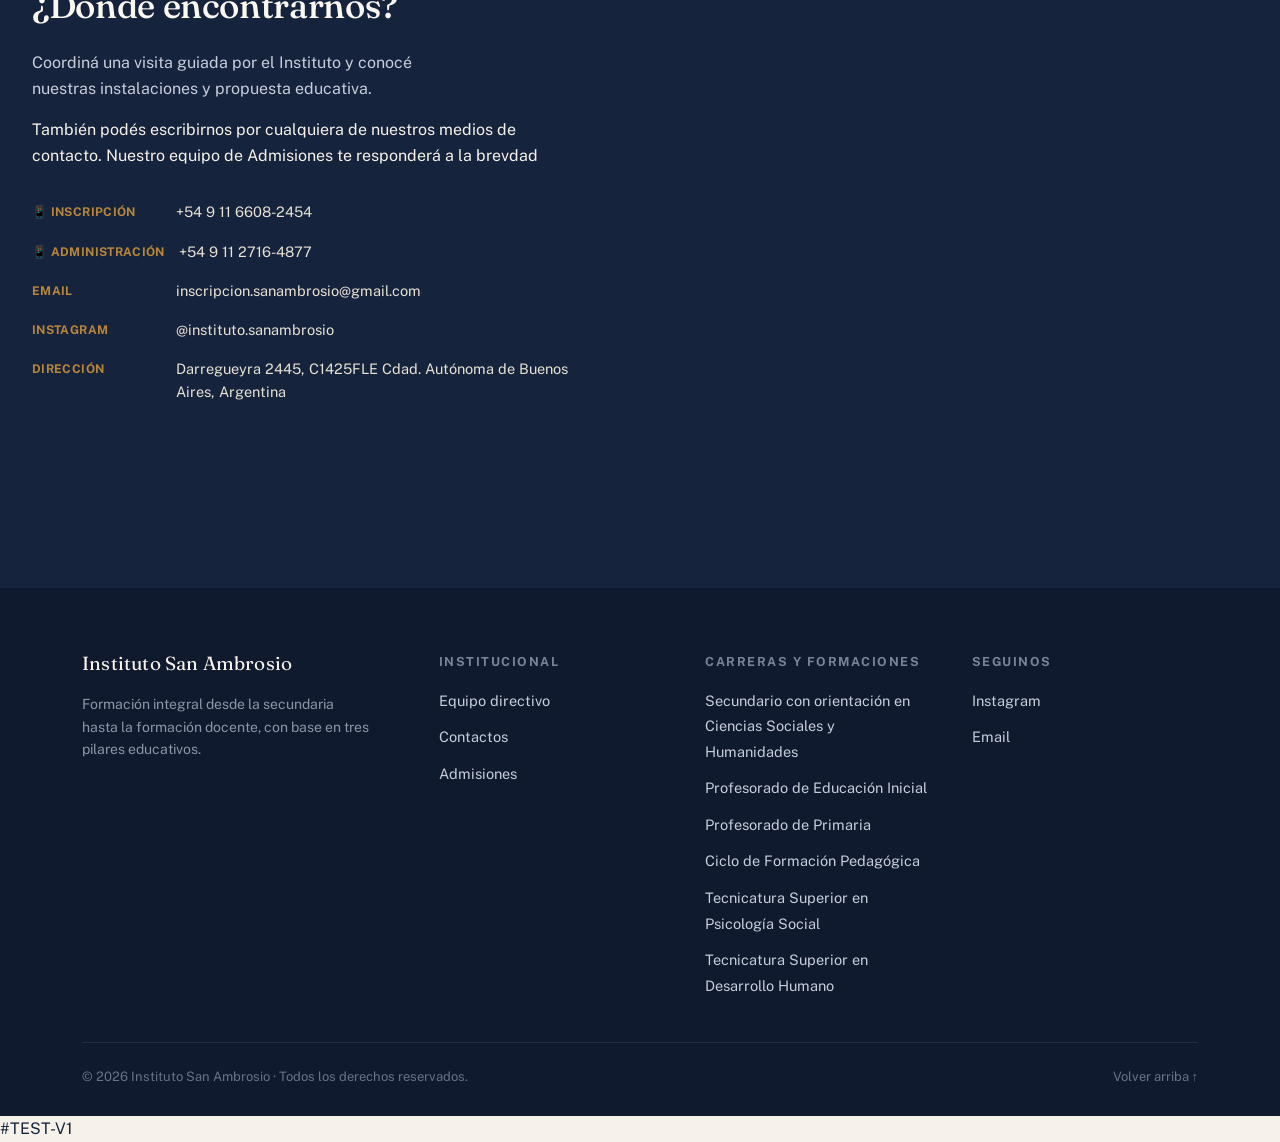
==== commit 600991b2: "Update index.html" ====
--- a/index.html
+++ b/index.html
@@ -440,6 +440,6 @@
   startAuto();
 })();
 </script>
-
+#TEST-V1
 </body>
 </html>
--- a/styles.css
+++ b/styles.css
@@ -153,8 +153,8 @@
     display:inline-flex; align-items:center; gap:8px;
     background:rgba(184,134,59,0.16);
     border:1px solid rgba(184,134,59,0.55);
-color:#16233D;
-      font-size:12.5px; font-weight:700; letter-spacing:0.08em; text-transform:uppercase;
+    color:#F1D6A6;
+    font-size:12.5px; font-weight:700; letter-spacing:0.08em; text-transform:uppercase;
     padding:8px 18px; border-radius:50px;
     margin-bottom:22px;
   }
@@ -768,7 +768,8 @@
   .directivo-head h1{font-size:clamp(1.8rem,3.2vw,2.4rem); margin-top:12px;}
   .directivo-head p{margin-top:14px; color:var(--ink-soft); font-size:15px;}
   .directivo-grid{
-    display:grid; grid-template-columns:repeat(4,1fr); gap:22px;
+    display:grid; grid-template-columns:repeat(3,1fr); gap:22px;
+    max-width:900px; margin:0 auto;
   }
   .directivo-card{
     background:var(--paper); border:1px solid var(--line); border-radius:3px;
@@ -795,6 +796,9 @@
   }
   @media (max-width:880px){
     .directivo-grid{grid-template-columns:repeat(2,1fr);}
+  }
+  @media (max-width:520px){
+    .directivo-grid{grid-template-columns:1fr;}
   }
   .team-grid{
     display:grid; grid-template-columns:repeat(4,1fr); gap:22px;
